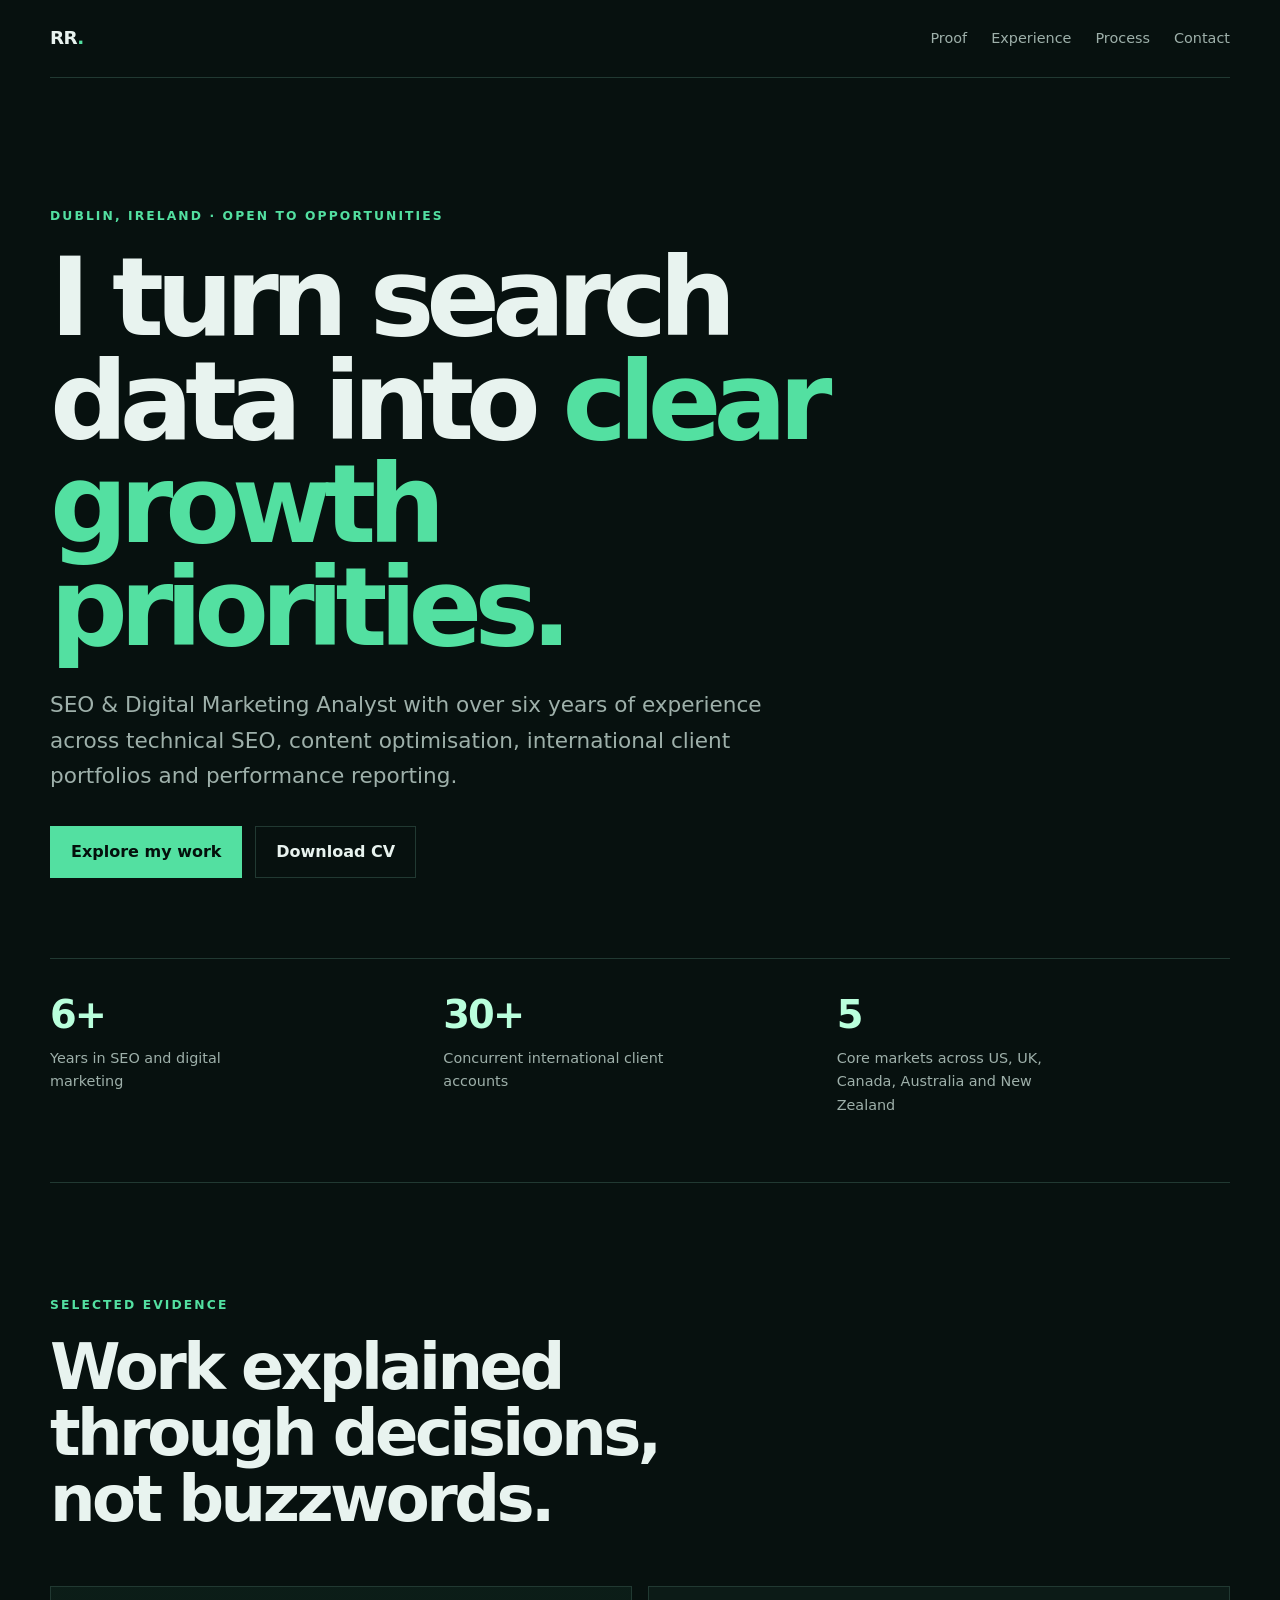
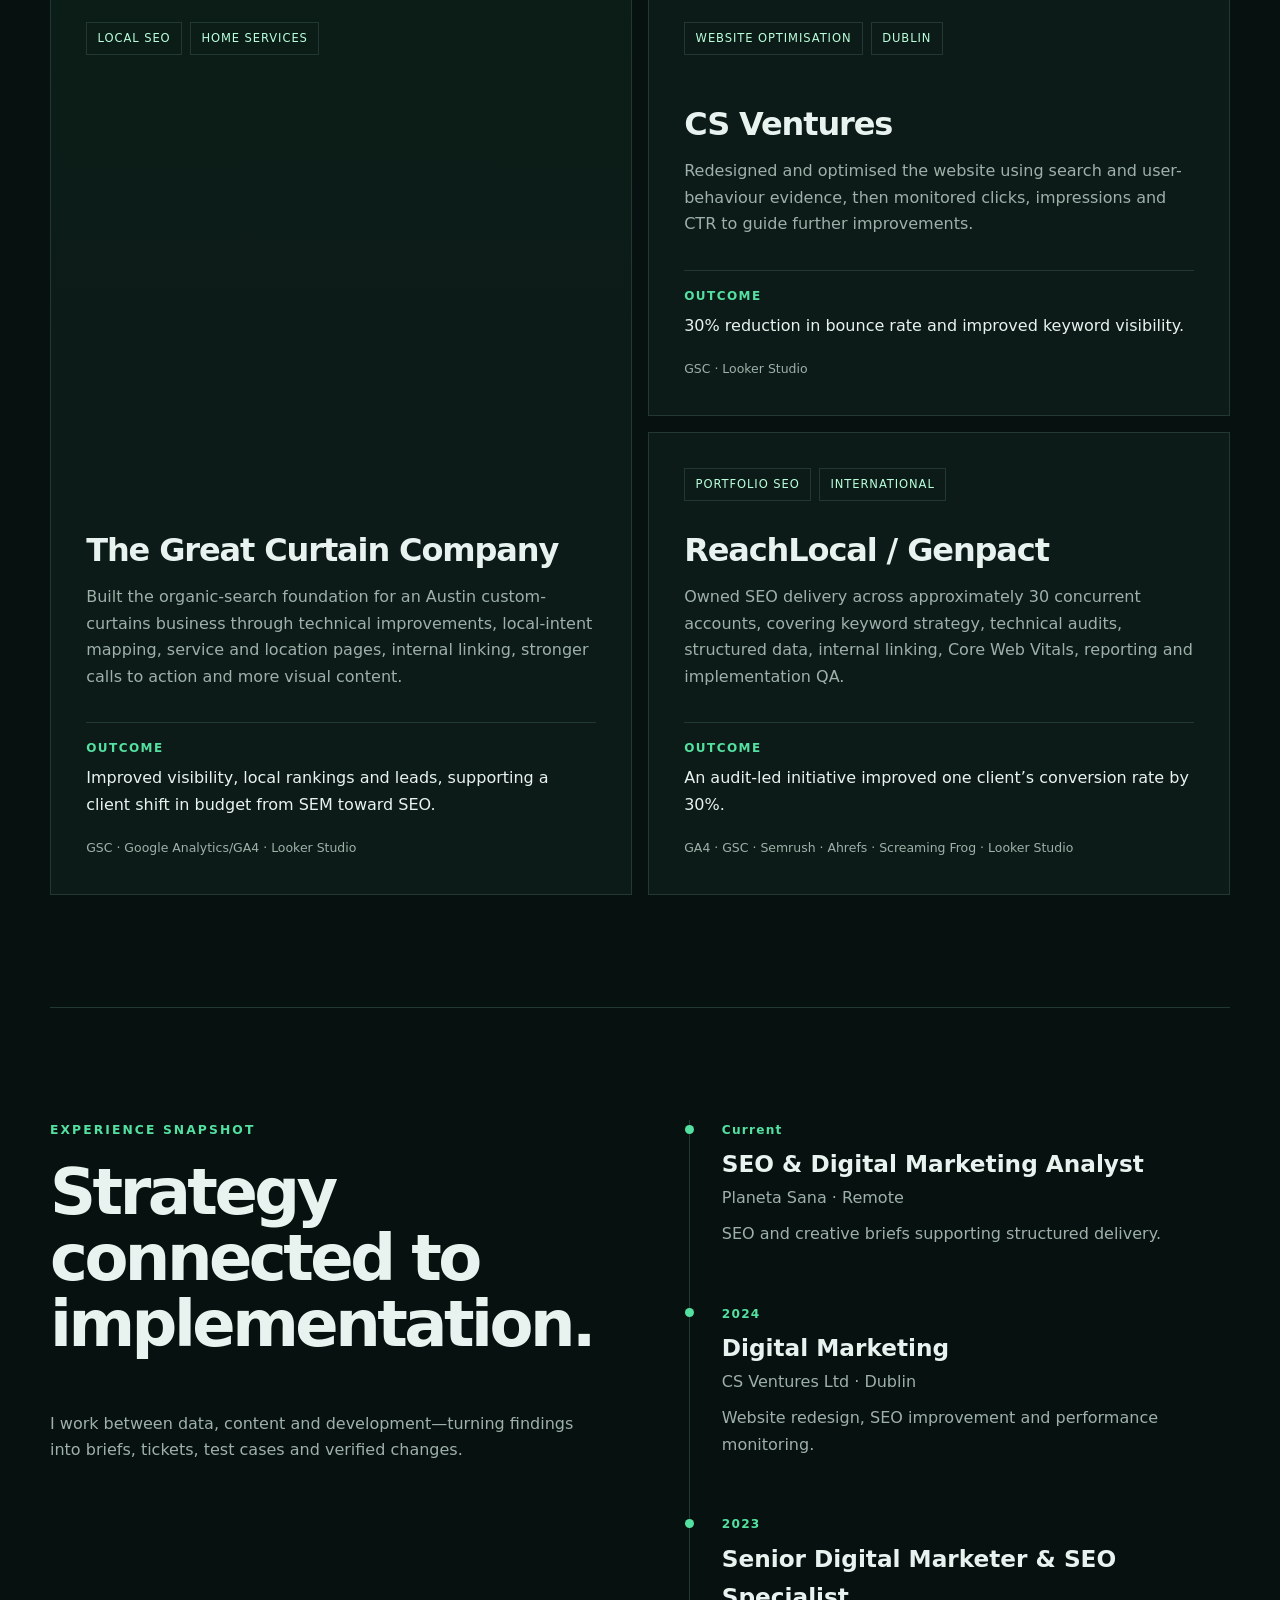
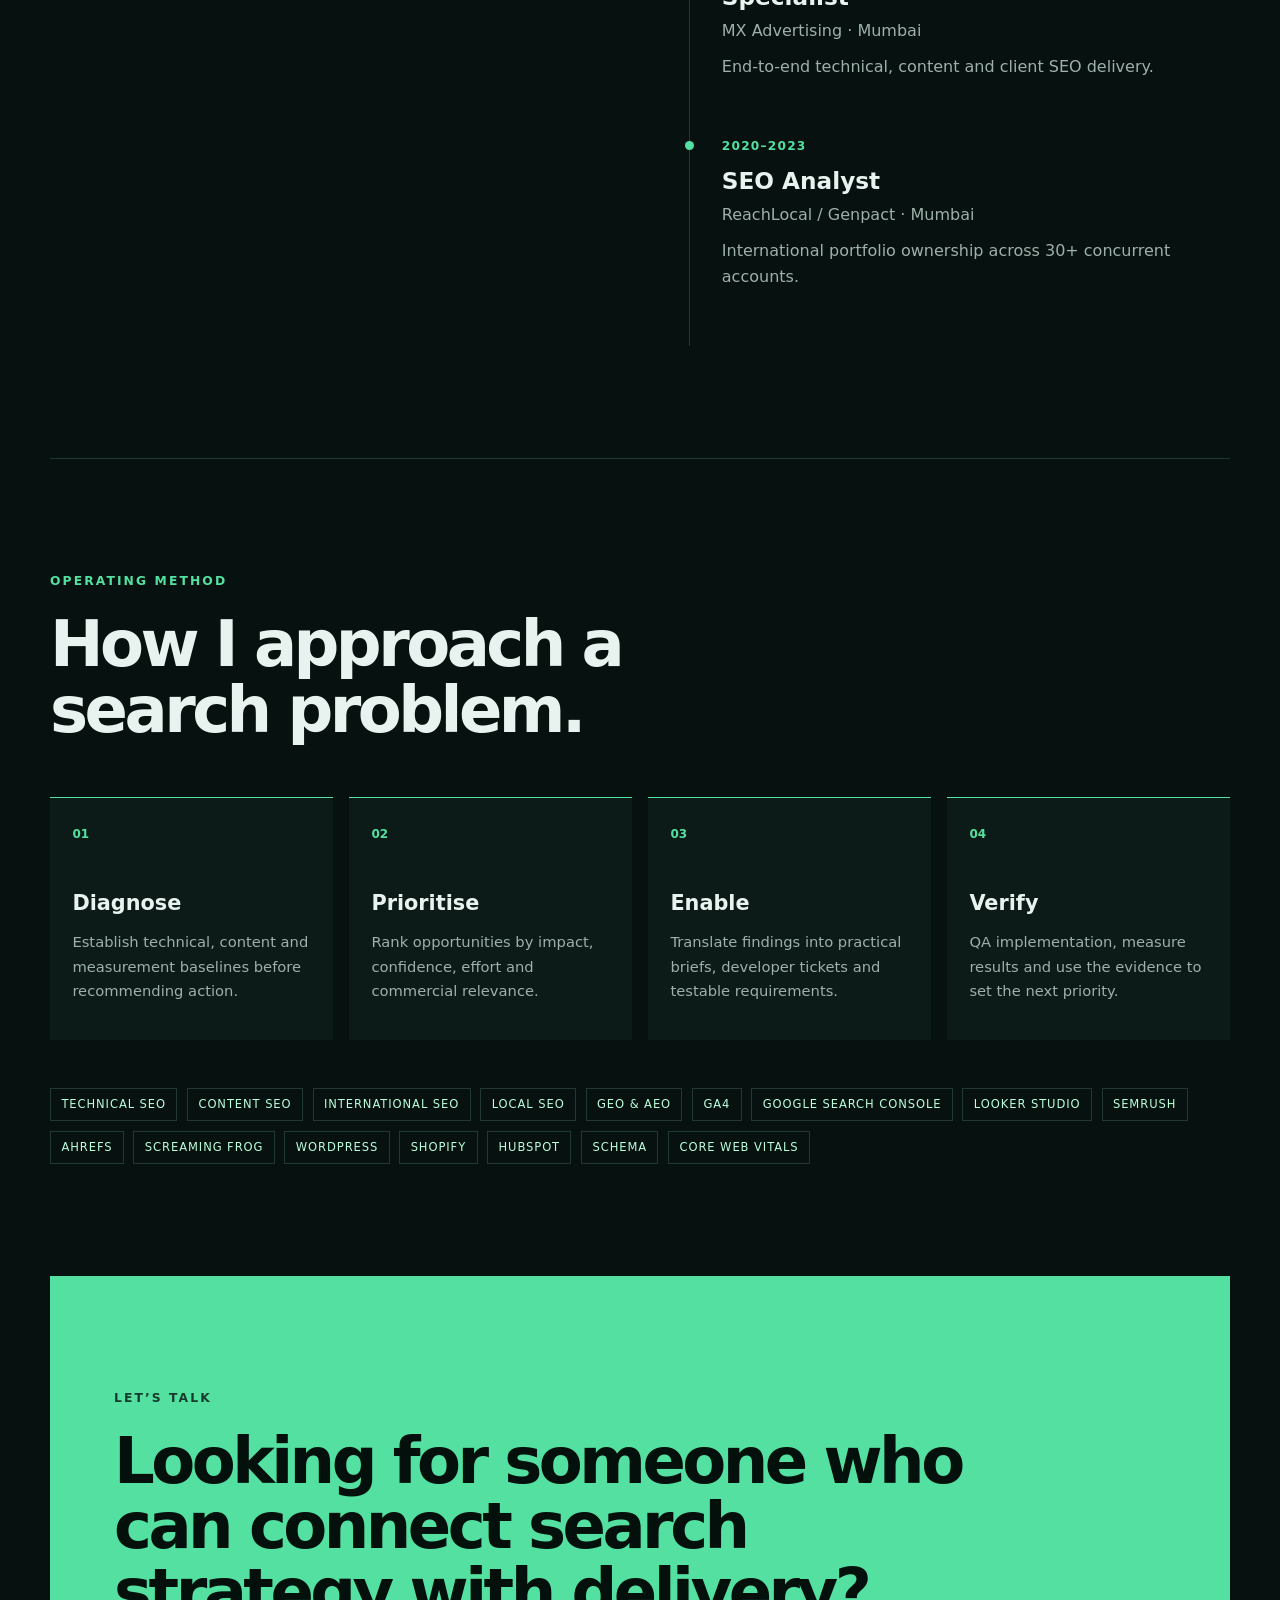
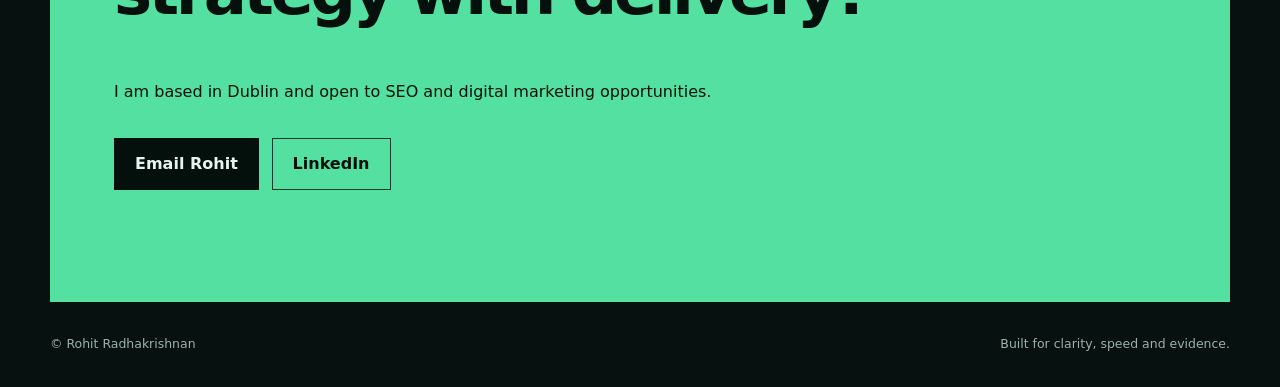
==== index.html @ d0fdac45 "Add files via upload" ====
<!doctype html>
<html lang="en">
<head>
  <meta charset="utf-8">
  <meta name="viewport" content="width=device-width, initial-scale=1">
  <title>Rohit Radhakrishnan | SEO & Digital Marketing Analyst</title>
  <meta name="description" content="Portfolio of Rohit Radhakrishnan, an SEO and digital marketing professional in Dublin with over six years of experience.">
  <meta name="robots" content="index,follow">
  <meta property="og:title" content="Rohit Radhakrishnan | SEO Portfolio">
  <meta property="og:description" content="Technical SEO, content strategy, analytics and organic growth case studies.">
  <meta property="og:type" content="website">
  <meta name="theme-color" content="#07110f">
  <link rel="stylesheet" href="styles.css">
  <script type="application/ld+json">
  {
    "@context": "https://schema.org",
    "@type": "Person",
    "name": "Rohit Radhakrishnan",
    "jobTitle": "SEO & Digital Marketing Analyst",
    "address": {"@type": "PostalAddress", "addressLocality": "Dublin", "addressCountry": "IE"},
    "sameAs": ["https://www.linkedin.com/in/rohit-rk/"]
  }
  </script>
</head>
<body>
  <a class="skip-link" href="#main">Skip to content</a>
  <header class="site-header">
    <a class="brand" href="#top" aria-label="Rohit Radhakrishnan home">RR<span>.</span></a>
    <nav aria-label="Primary navigation">
      <a href="#proof">Proof</a>
      <a href="#work">Experience</a>
      <a href="#process">Process</a>
      <a href="#contact">Contact</a>
    </nav>
  </header>

  <main id="main">
    <section class="hero" id="top">
      <p class="eyebrow">Dublin, Ireland · Open to opportunities</p>
      <h1>I turn search data into <em>clear growth priorities.</em></h1>
      <p class="hero-copy">SEO & Digital Marketing Analyst with over six years of experience across technical SEO, content optimisation, international client portfolios and performance reporting.</p>
      <div class="hero-actions">
        <a class="button primary" href="#proof">Explore my work</a>
        <a class="button secondary" href="assets/Rohit_Radhakrishnan_CV.pdf" download>Download CV</a>
      </div>
      <dl class="signal-grid" aria-label="Professional highlights">
        <div><dt>6+</dt><dd>Years in SEO and digital marketing</dd></div>
        <div><dt>30+</dt><dd>Concurrent international client accounts</dd></div>
        <div><dt>5</dt><dd>Core markets across US, UK, Canada, Australia and New Zealand</dd></div>
      </dl>
    </section>

    <section class="section" id="proof">
      <div class="section-heading">
        <p class="eyebrow">Selected evidence</p>
        <h2>Work explained through decisions, not buzzwords.</h2>
      </div>
      <div class="case-grid">
        <article class="case-card featured">
          <div class="case-meta"><span>Local SEO</span><span>Home services</span></div>
          <h3>The Great Curtain Company</h3>
          <p>Built the organic-search foundation for an Austin custom-curtains business through technical improvements, local-intent mapping, service and location pages, internal linking, stronger calls to action and more visual content.</p>
          <div class="outcome"><strong>Outcome</strong><span>Improved visibility, local rankings and leads, supporting a client shift in budget from SEM toward SEO.</span></div>
          <p class="tools">GSC · Google Analytics/GA4 · Looker Studio</p>
        </article>

        <article class="case-card">
          <div class="case-meta"><span>Website optimisation</span><span>Dublin</span></div>
          <h3>CS Ventures</h3>
          <p>Redesigned and optimised the website using search and user-behaviour evidence, then monitored clicks, impressions and CTR to guide further improvements.</p>
          <div class="outcome"><strong>Outcome</strong><span>30% reduction in bounce rate and improved keyword visibility.</span></div>
          <p class="tools">GSC · Looker Studio</p>
        </article>

        <article class="case-card">
          <div class="case-meta"><span>Portfolio SEO</span><span>International</span></div>
          <h3>ReachLocal / Genpact</h3>
          <p>Owned SEO delivery across approximately 30 concurrent accounts, covering keyword strategy, technical audits, structured data, internal linking, Core Web Vitals, reporting and implementation QA.</p>
          <div class="outcome"><strong>Outcome</strong><span>An audit-led initiative improved one client’s conversion rate by 30%.</span></div>
          <p class="tools">GA4 · GSC · Semrush · Ahrefs · Screaming Frog · Looker Studio</p>
        </article>
      </div>
    </section>

    <section class="section work-section" id="work">
      <div class="section-heading sticky-heading">
        <p class="eyebrow">Experience snapshot</p>
        <h2>Strategy connected to implementation.</h2>
        <p>I work between data, content and development—turning findings into briefs, tickets, test cases and verified changes.</p>
      </div>
      <div class="timeline">
        <article><p>Current</p><h3>SEO & Digital Marketing Analyst</h3><h4>Planeta Sana · Remote</h4><span>SEO and creative briefs supporting structured delivery.</span></article>
        <article><p>2024</p><h3>Digital Marketing</h3><h4>CS Ventures Ltd · Dublin</h4><span>Website redesign, SEO improvement and performance monitoring.</span></article>
        <article><p>2023</p><h3>Senior Digital Marketer & SEO Specialist</h3><h4>MX Advertising · Mumbai</h4><span>End-to-end technical, content and client SEO delivery.</span></article>
        <article><p>2020–2023</p><h3>SEO Analyst</h3><h4>ReachLocal / Genpact · Mumbai</h4><span>International portfolio ownership across 30+ concurrent accounts.</span></article>
      </div>
    </section>

    <section class="section" id="process">
      <div class="section-heading">
        <p class="eyebrow">Operating method</p>
        <h2>How I approach a search problem.</h2>
      </div>
      <ol class="process-grid">
        <li><span>01</span><h3>Diagnose</h3><p>Establish technical, content and measurement baselines before recommending action.</p></li>
        <li><span>02</span><h3>Prioritise</h3><p>Rank opportunities by impact, confidence, effort and commercial relevance.</p></li>
        <li><span>03</span><h3>Enable</h3><p>Translate findings into practical briefs, developer tickets and testable requirements.</p></li>
        <li><span>04</span><h3>Verify</h3><p>QA implementation, measure results and use the evidence to set the next priority.</p></li>
      </ol>
      <div class="skill-cloud" aria-label="Skills and tools">
        <span>Technical SEO</span><span>Content SEO</span><span>International SEO</span><span>Local SEO</span><span>GEO & AEO</span><span>GA4</span><span>Google Search Console</span><span>Looker Studio</span><span>Semrush</span><span>Ahrefs</span><span>Screaming Frog</span><span>WordPress</span><span>Shopify</span><span>HubSpot</span><span>Schema</span><span>Core Web Vitals</span>
      </div>
    </section>

    <section class="contact" id="contact">
      <p class="eyebrow">Let’s talk</p>
      <h2>Looking for someone who can connect search strategy with delivery?</h2>
      <p>I am based in Dublin and open to SEO and digital marketing opportunities.</p>
      <div class="hero-actions">
        <a class="button primary" href="mailto:rohitrk.ie@gmail.com">Email Rohit</a>
        <a class="button secondary" href="https://www.linkedin.com/in/rohit-rk/" target="_blank" rel="noreferrer">LinkedIn</a>
      </div>
    </section>
  </main>

  <footer><span>© <span id="year"></span> Rohit Radhakrishnan</span><span>Built for clarity, speed and evidence.</span></footer>
  <script src="script.js"></script>
</body>
</html>
---- styles.css ----
:root {
  --ink: #e8f3ef;
  --muted: #9eb0aa;
  --bg: #07110f;
  --panel: #0c1b17;
  --line: #213932;
  --accent: #53e0a1;
  --accent-2: #b9ffdc;
  --max: 1180px;
}

* { box-sizing: border-box; }
html { scroll-behavior: smooth; }
body { margin: 0; color: var(--ink); background: var(--bg); font: 16px/1.65 Inter, ui-sans-serif, system-ui, -apple-system, BlinkMacSystemFont, "Segoe UI", sans-serif; }
a { color: inherit; }
.skip-link { position: fixed; left: 1rem; top: -5rem; z-index: 99; padding: .7rem 1rem; color: #07110f; background: var(--accent); }
.skip-link:focus { top: 1rem; }
.site-header { width: min(calc(100% - 2rem), var(--max)); margin: 0 auto; min-height: 78px; display: flex; align-items: center; justify-content: space-between; border-bottom: 1px solid var(--line); }
.brand { font-weight: 900; font-size: 1.15rem; text-decoration: none; letter-spacing: -.04em; }
.brand span, em { color: var(--accent); font-style: normal; }
nav { display: flex; gap: 1.5rem; }
nav a { color: var(--muted); text-decoration: none; font-size: .9rem; }
nav a:hover, nav a:focus { color: var(--accent); }
.hero, .section, .contact, footer { width: min(calc(100% - 2rem), var(--max)); margin-inline: auto; }
.hero { padding: clamp(5rem, 10vw, 9rem) 0 4rem; }
.eyebrow { margin: 0 0 1.25rem; color: var(--accent); font-size: .77rem; font-weight: 800; text-transform: uppercase; letter-spacing: .17em; }
h1, h2, h3, p { margin-top: 0; }
h1 { max-width: 920px; margin-bottom: 1.7rem; font-size: clamp(3.3rem, 8.5vw, 7.5rem); line-height: .95; letter-spacing: -.075em; }
.hero-copy { max-width: 720px; color: var(--muted); font-size: clamp(1.1rem, 2vw, 1.35rem); }
.hero-actions { display: flex; flex-wrap: wrap; gap: .8rem; margin-top: 2rem; }
.button { min-height: 48px; padding: .75rem 1.25rem; display: inline-flex; align-items: center; justify-content: center; border: 1px solid var(--line); text-decoration: none; font-weight: 800; }
.button.primary { color: #04100c; background: var(--accent); border-color: var(--accent); }
.button.secondary:hover { border-color: var(--accent); color: var(--accent); }
.signal-grid { margin: 5rem 0 0; padding: 0; display: grid; grid-template-columns: repeat(3, 1fr); border-top: 1px solid var(--line); }
.signal-grid div { padding: 1.5rem 1rem 0 0; }
.signal-grid dt { color: var(--accent-2); font-size: 2.4rem; font-weight: 900; letter-spacing: -.05em; }
.signal-grid dd { max-width: 240px; margin: 0; color: var(--muted); font-size: .9rem; }
.section { padding: 7rem 0; border-top: 1px solid var(--line); }
.section-heading { max-width: 730px; margin-bottom: 3rem; }
h2 { font-size: clamp(2.2rem, 5vw, 4.5rem); line-height: 1.03; letter-spacing: -.055em; }
.section-heading > p:last-child { color: var(--muted); }
.case-grid { display: grid; grid-template-columns: repeat(2, 1fr); gap: 1rem; }
.case-card { min-height: 430px; padding: clamp(1.4rem, 3vw, 2.2rem); display: flex; flex-direction: column; background: var(--panel); border: 1px solid var(--line); }
.case-card.featured { grid-row: span 2; min-height: 876px; justify-content: flex-end; background: linear-gradient(180deg, rgba(83,224,161,.06), var(--panel) 38%); }
.case-meta { display: flex; flex-wrap: wrap; gap: .5rem; margin-bottom: auto; }
.case-meta span, .skill-cloud span { padding: .38rem .65rem; color: var(--accent-2); border: 1px solid var(--line); font-size: .72rem; text-transform: uppercase; letter-spacing: .08em; }
.case-card h3 { margin: 2rem 0 1rem; font-size: 2rem; line-height: 1.1; letter-spacing: -.035em; }
.case-card > p { color: var(--muted); }
.outcome { margin-top: 1rem; padding-top: 1rem; display: grid; gap: .4rem; border-top: 1px solid var(--line); }
.outcome strong { color: var(--accent); font-size: .75rem; text-transform: uppercase; letter-spacing: .12em; }
.tools { margin: 1.25rem 0 0; font-size: .78rem; }
.work-section { display: grid; grid-template-columns: .8fr 1.2fr; gap: 6rem; }
.sticky-heading { position: sticky; top: 2rem; align-self: start; }
.timeline article { position: relative; padding: 0 0 3.5rem 2rem; border-left: 1px solid var(--line); }
.timeline article::before { content: ""; position: absolute; left: -5px; top: .3rem; width: 9px; height: 9px; border-radius: 50%; background: var(--accent); }
.timeline p { margin-bottom: .35rem; color: var(--accent); font-size: .76rem; font-weight: 800; letter-spacing: .1em; }
.timeline h3 { margin-bottom: .1rem; font-size: 1.45rem; }
.timeline h4 { margin: 0 0 .6rem; color: var(--muted); font-weight: 500; }
.timeline span { color: var(--muted); }
.process-grid { padding: 0; display: grid; grid-template-columns: repeat(4, 1fr); gap: 1rem; list-style: none; }
.process-grid li { padding: 1.4rem; border-top: 1px solid var(--accent); background: var(--panel); }
.process-grid li > span { color: var(--accent); font-size: .75rem; font-weight: 900; }
.process-grid h3 { margin: 2.5rem 0 .6rem; font-size: 1.3rem; }
.process-grid p { color: var(--muted); font-size: .92rem; }
.skill-cloud { margin-top: 3rem; display: flex; flex-wrap: wrap; gap: .6rem; }
.contact { padding: 7rem clamp(1.5rem, 5vw, 5rem); background: var(--accent); color: #04100c; }
.contact .eyebrow { color: #163b2d; }
.contact h2 { max-width: 900px; }
.contact p { max-width: 650px; }
.contact .button.primary { background: #04100c; color: var(--ink); border-color: #04100c; }
.contact .button.secondary { border-color: #163b2d; }
footer { padding: 2rem 0; display: flex; justify-content: space-between; color: var(--muted); font-size: .78rem; }

@media (max-width: 760px) {
  nav { gap: .8rem; }
  nav a:nth-child(2), nav a:nth-child(3) { display: none; }
  h1 { font-size: clamp(3.1rem, 17vw, 5.5rem); }
  .signal-grid, .case-grid, .work-section, .process-grid { grid-template-columns: 1fr; }
  .case-card.featured { grid-row: auto; min-height: 520px; }
  .work-section { gap: 1rem; }
  .sticky-heading { position: static; }
  footer { gap: 1rem; flex-direction: column; }
}

@media (prefers-reduced-motion: reduce) { html { scroll-behavior: auto; } }
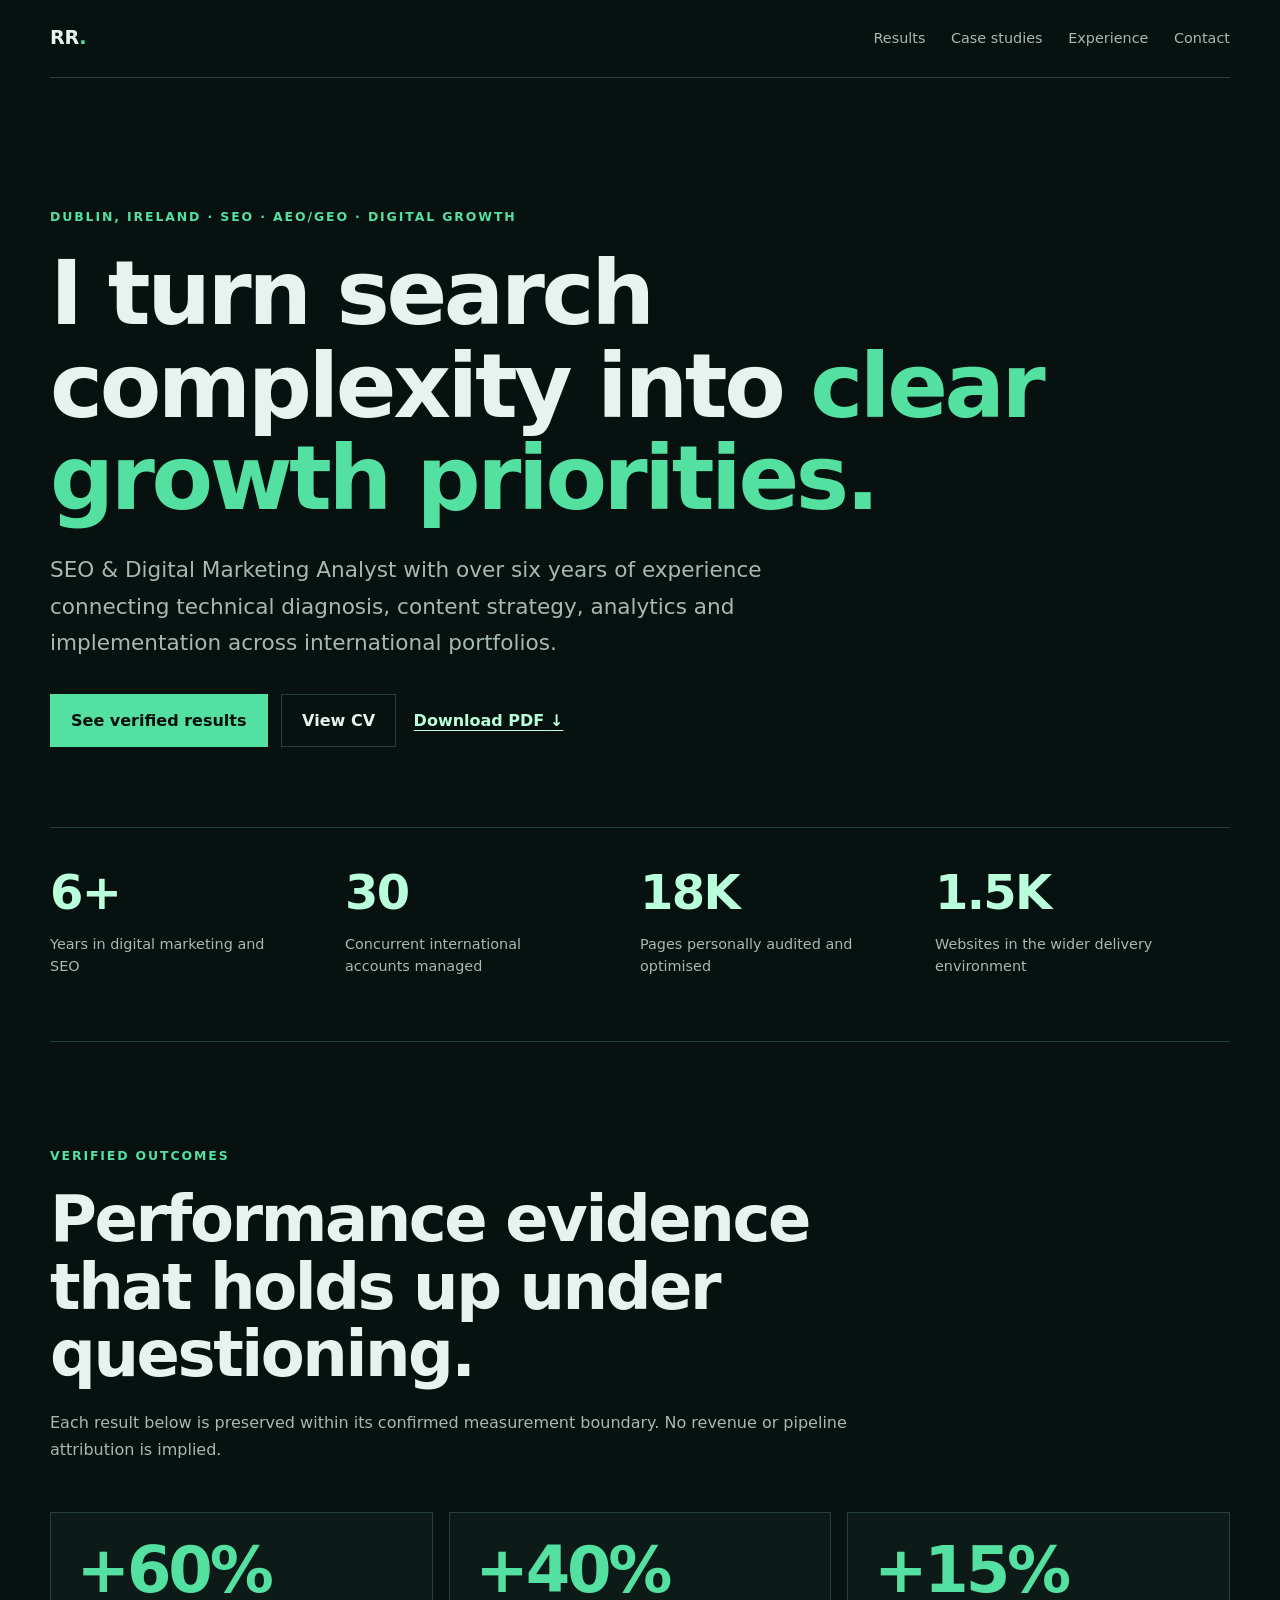
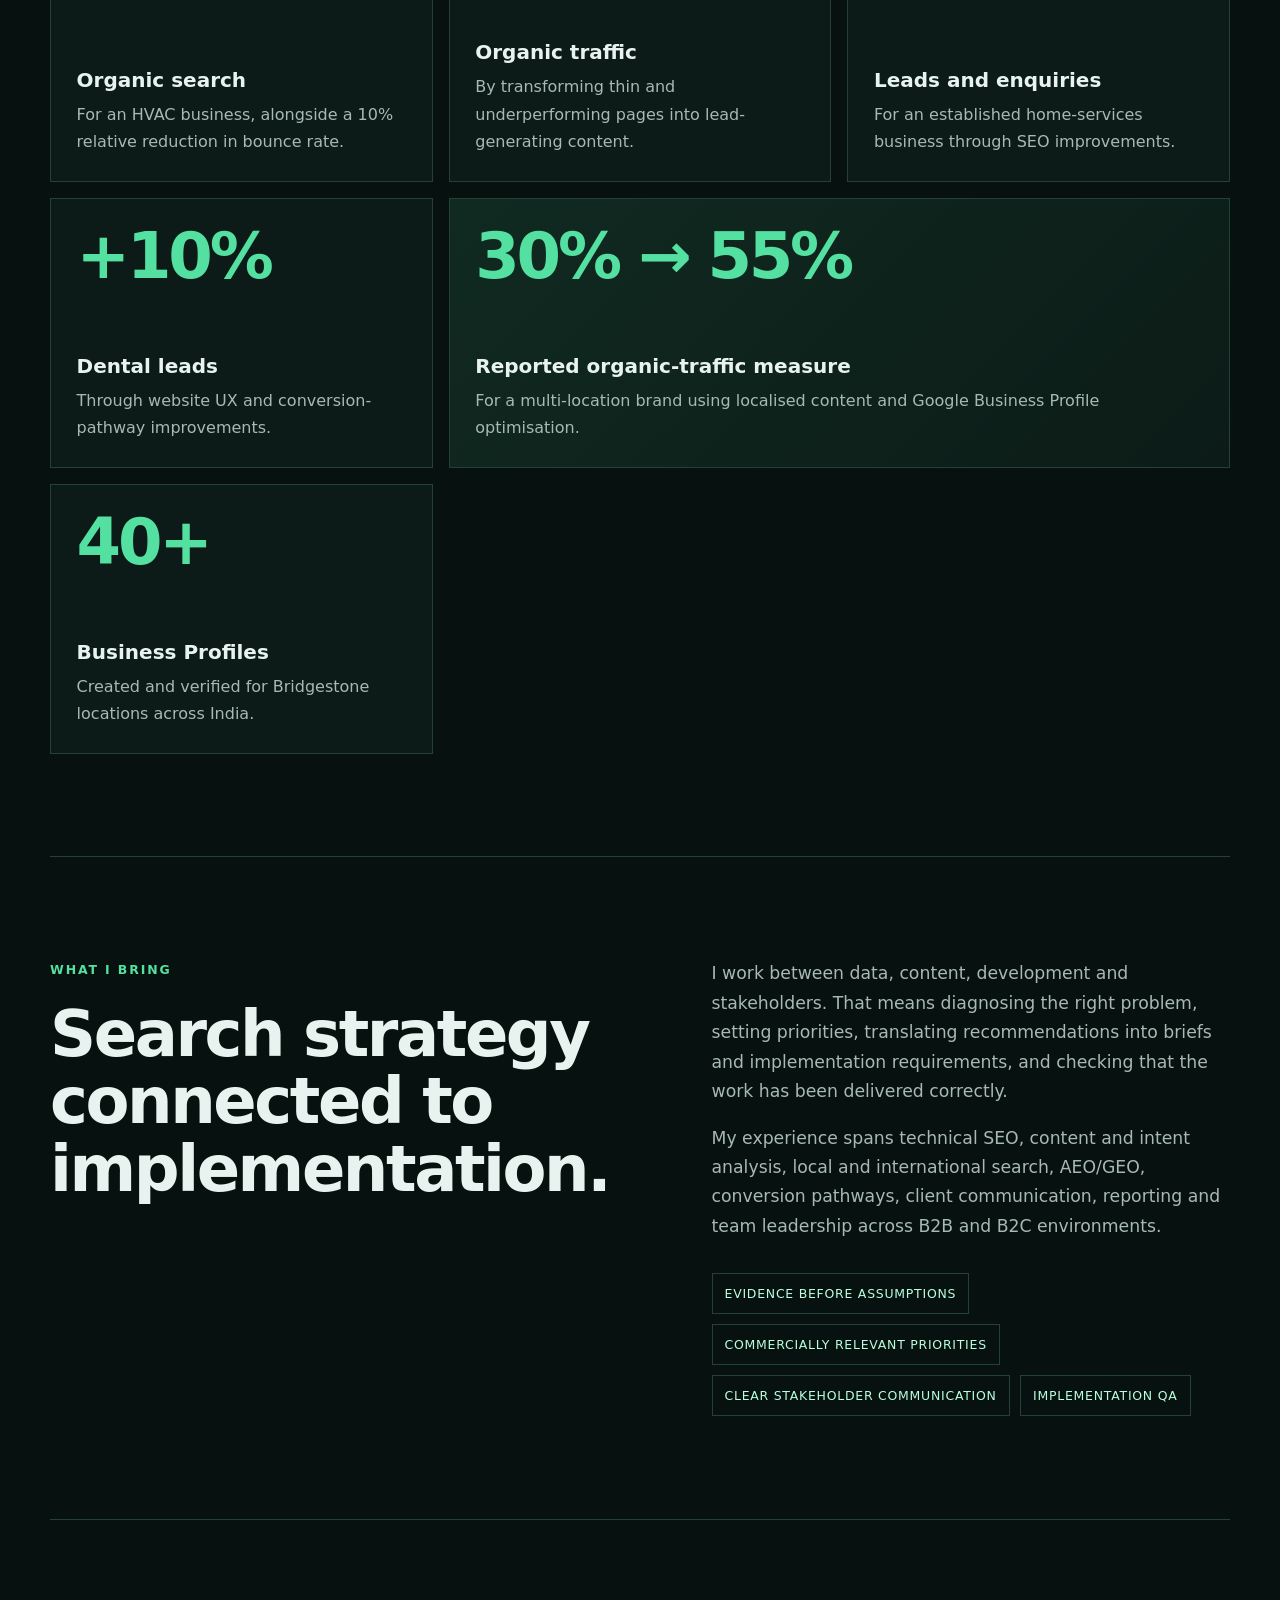
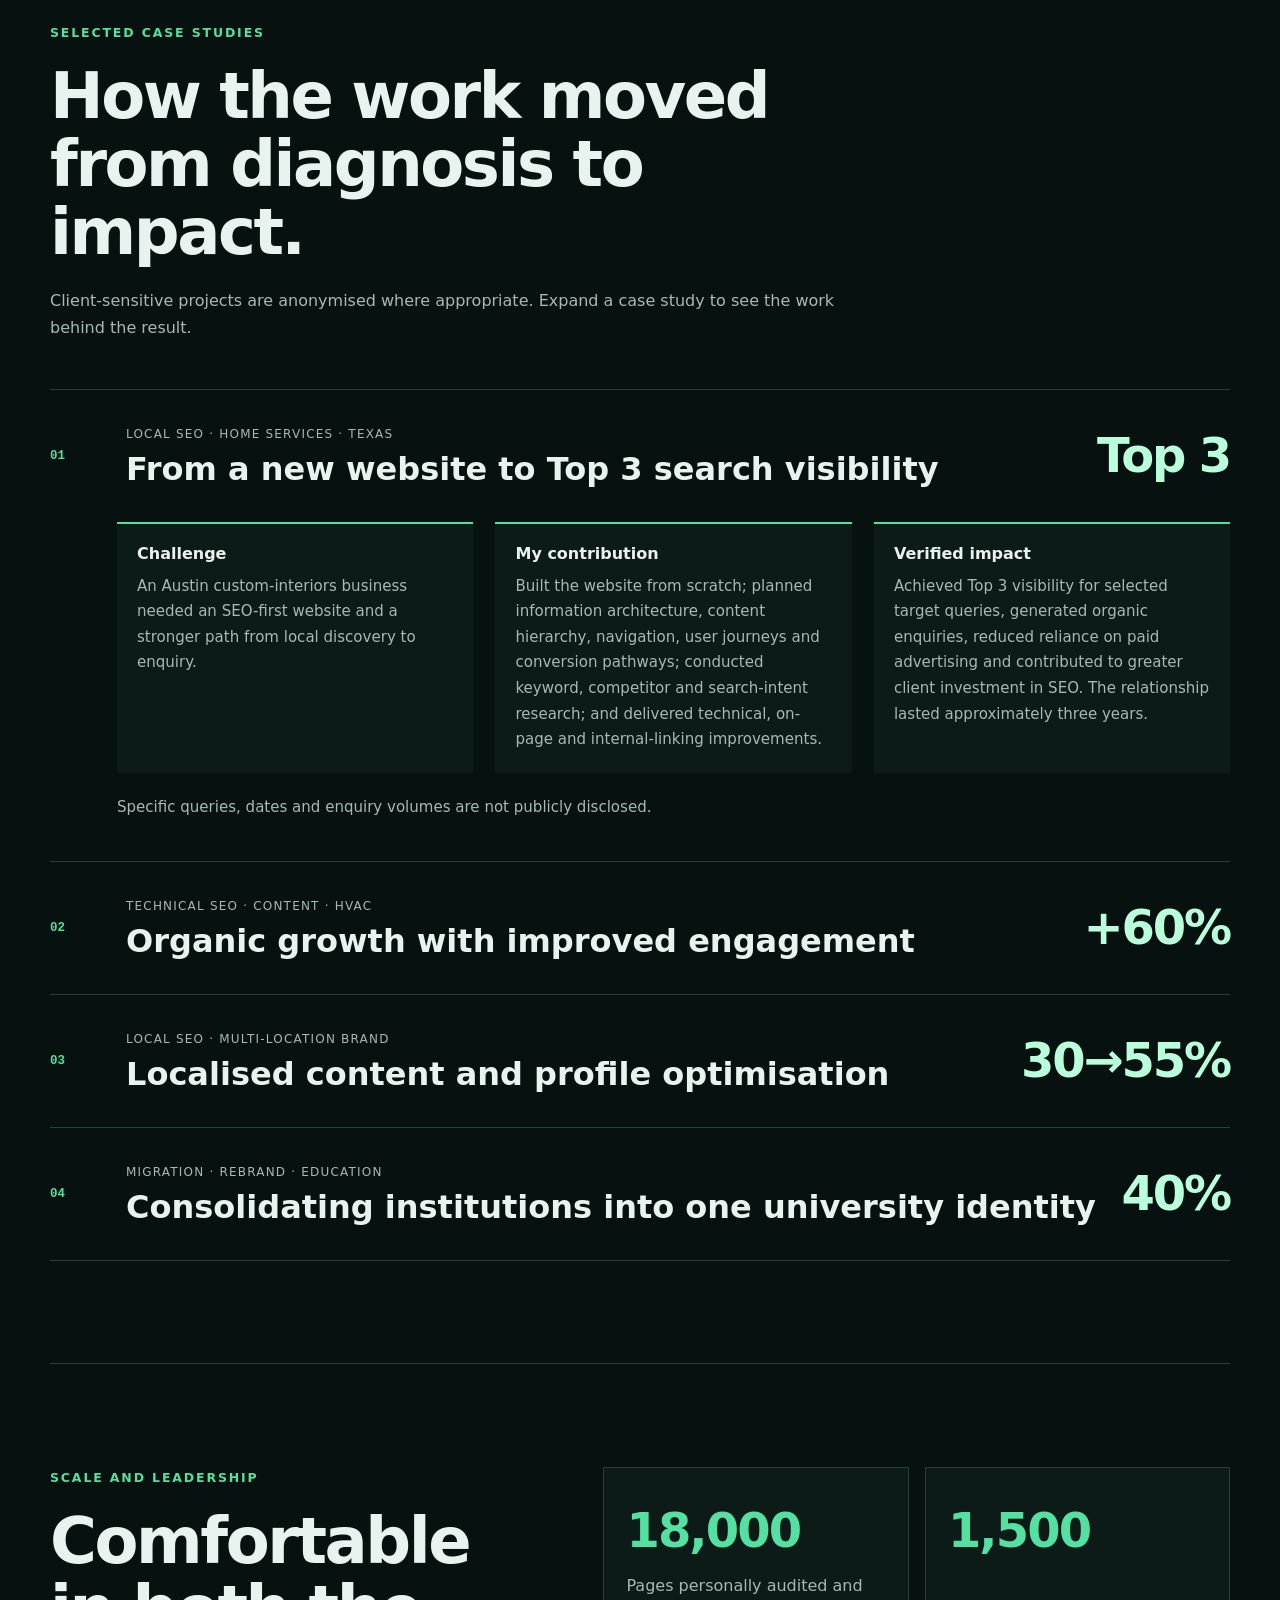
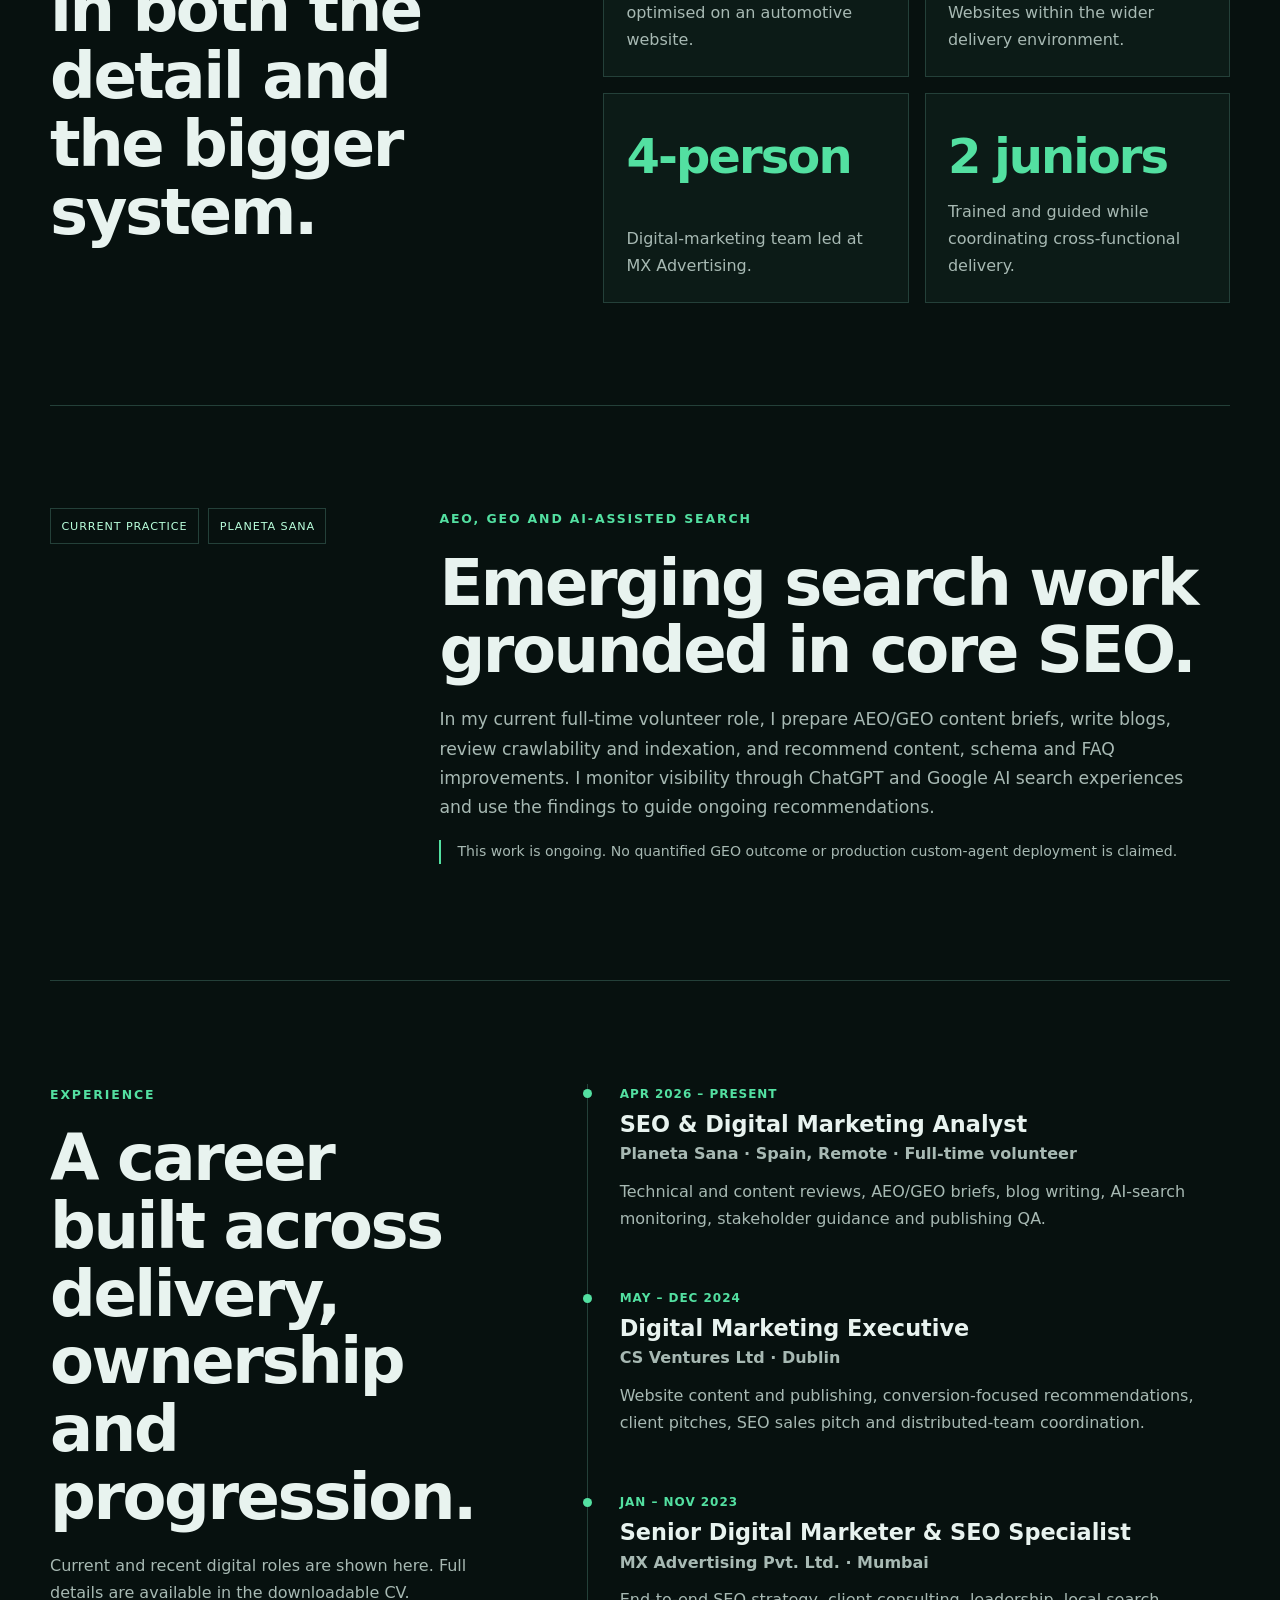
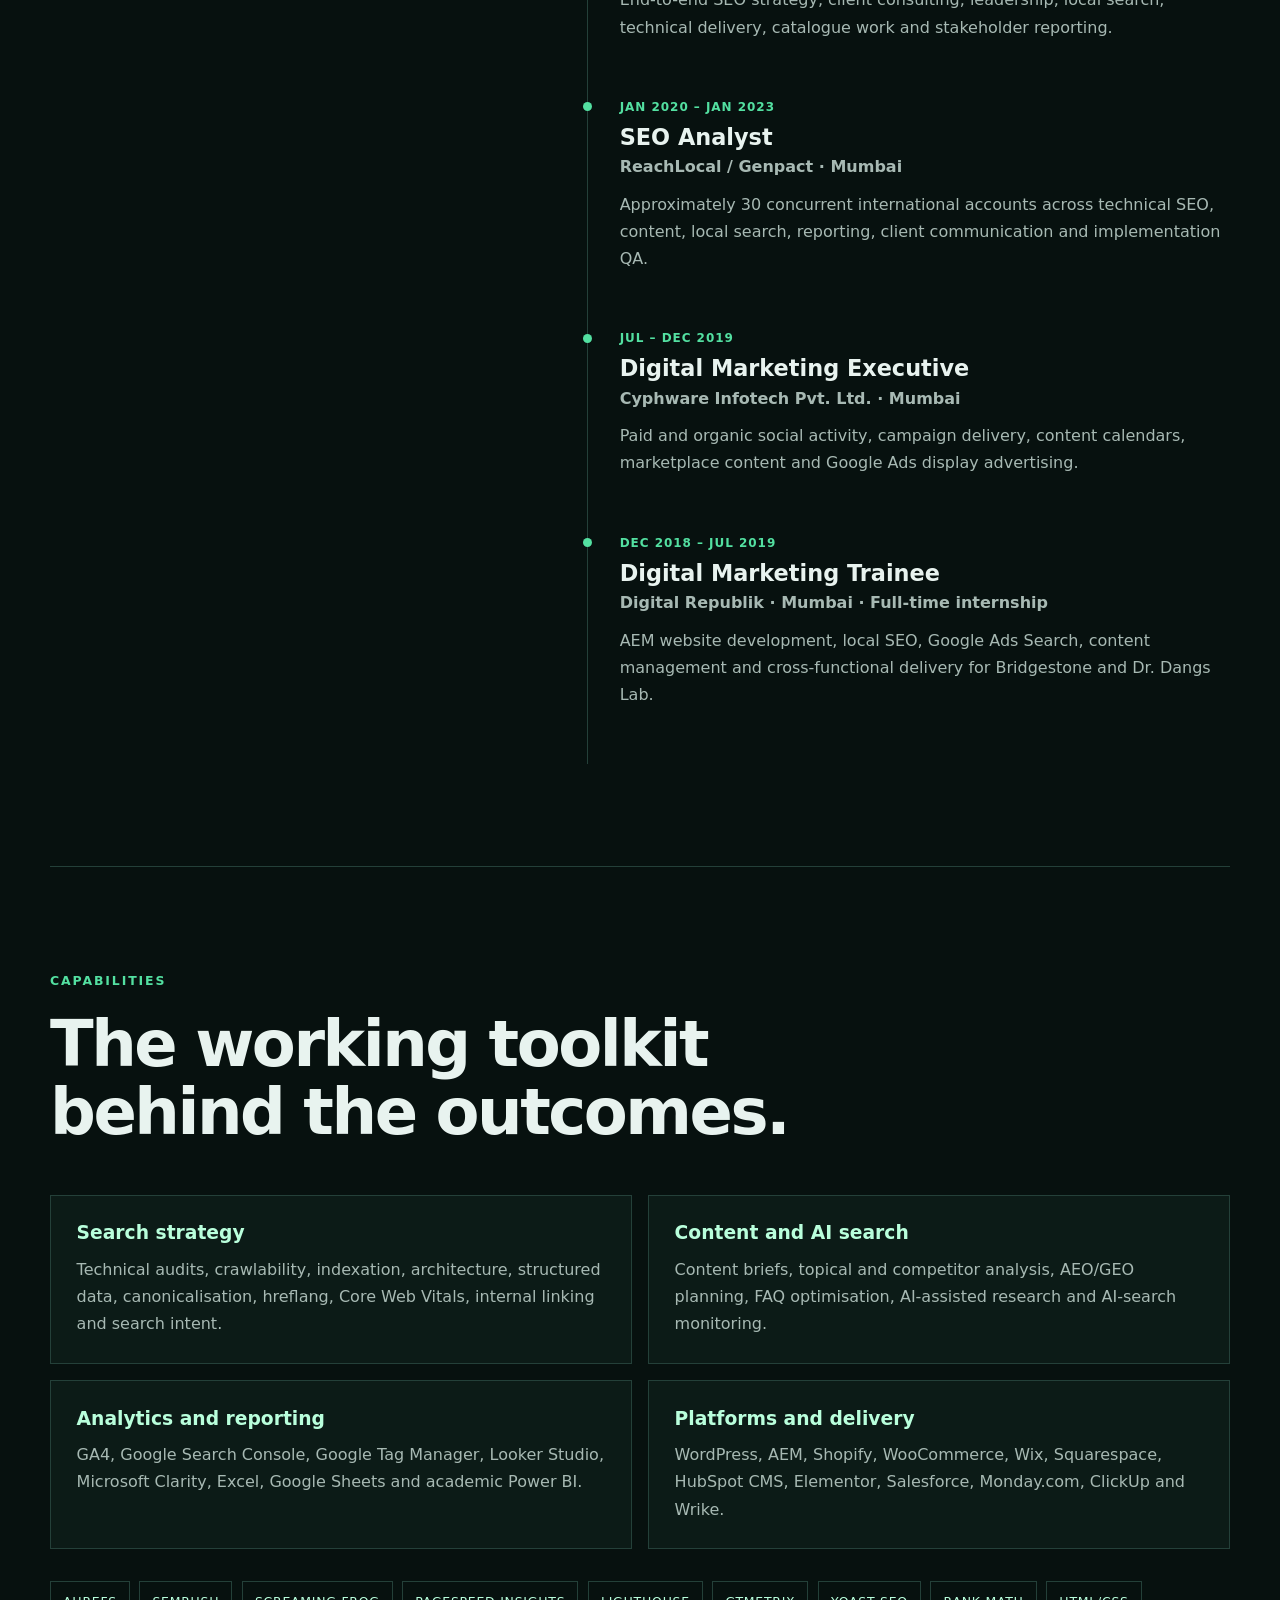
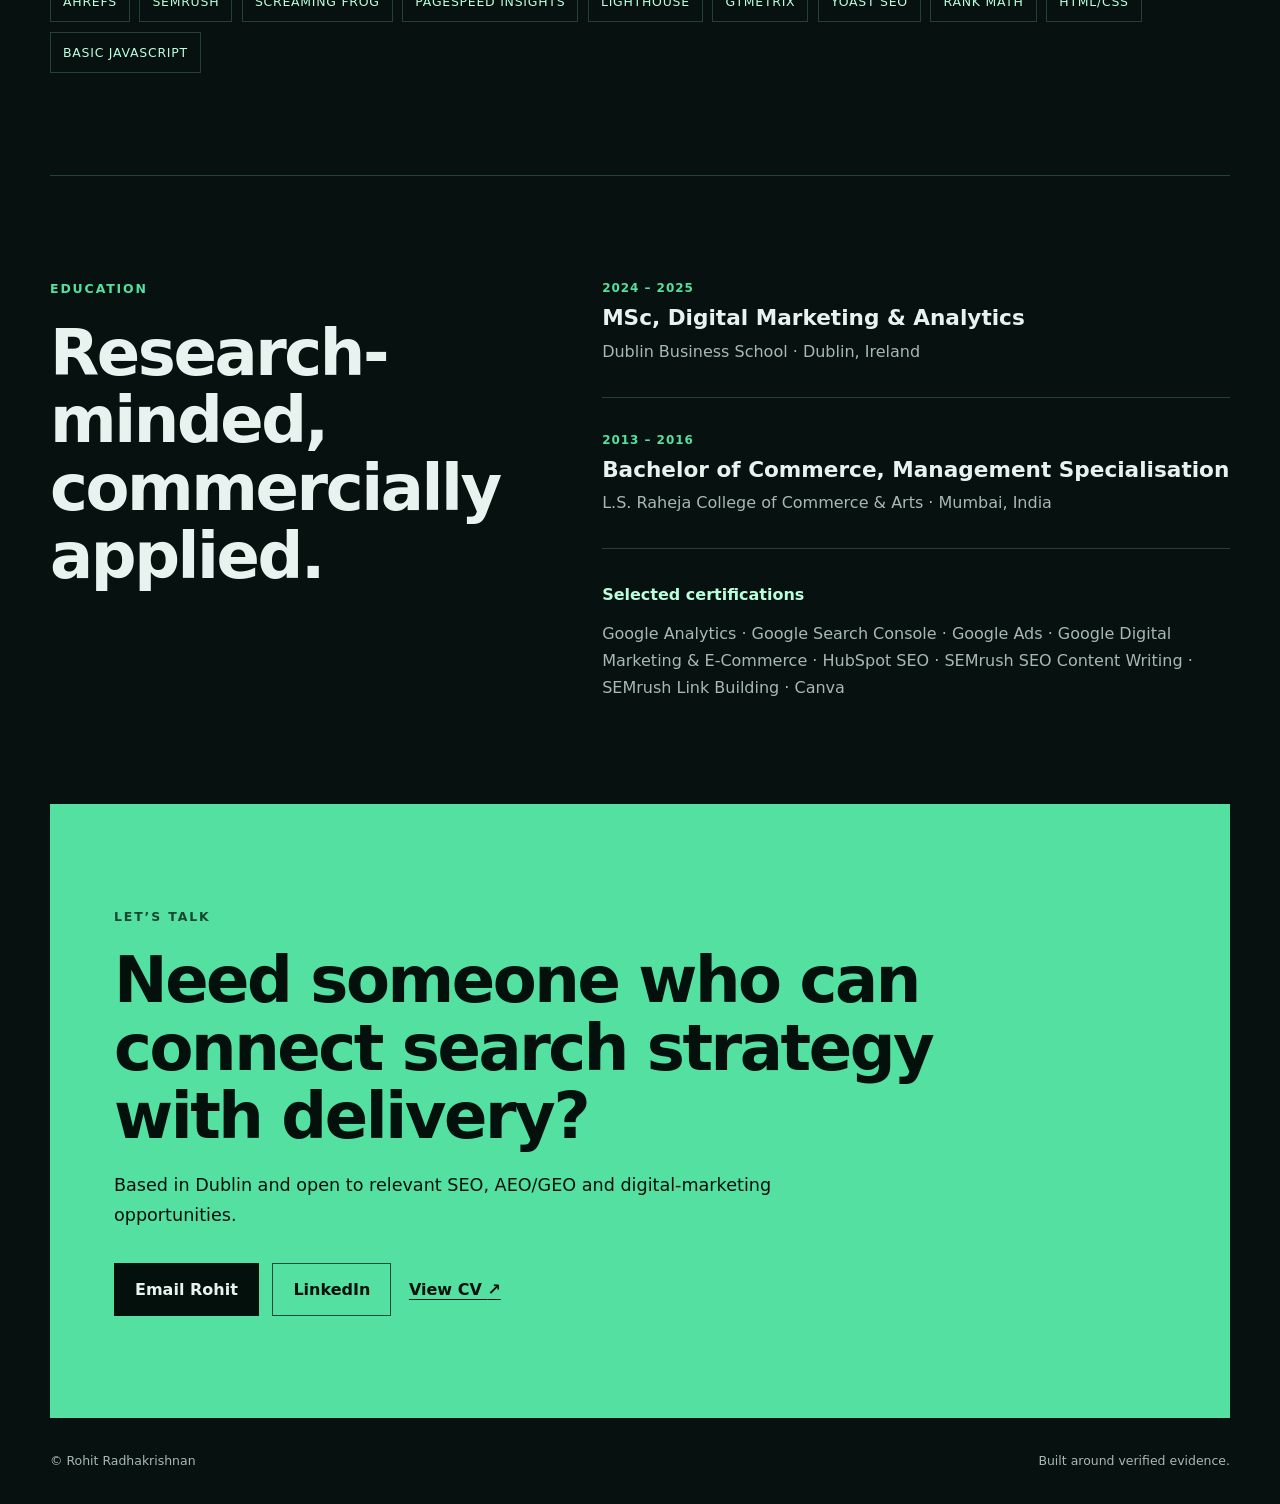
==== commit e81273b8: "Upgrade portfolio with verified case studies and latest CV" ====
--- a/index.html
+++ b/index.html
@@ -3,127 +3,244 @@
 <head>
   <meta charset="utf-8">
   <meta name="viewport" content="width=device-width, initial-scale=1">
-  <title>Rohit Radhakrishnan | SEO & Digital Marketing Analyst</title>
-  <meta name="description" content="Portfolio of Rohit Radhakrishnan, an SEO and digital marketing professional in Dublin with over six years of experience.">
-  <meta name="robots" content="index,follow">
-  <meta property="og:title" content="Rohit Radhakrishnan | SEO Portfolio">
-  <meta property="og:description" content="Technical SEO, content strategy, analytics and organic growth case studies.">
+  <title>Rohit Radhakrishnan | SEO, AEO & Digital Growth</title>
+  <meta name="description" content="Portfolio of Rohit Radhakrishnan, an SEO and digital marketing professional in Dublin with over six years of experience across technical SEO, content, analytics, AEO and GEO.">
+  <meta name="robots" content="index,follow,max-image-preview:large">
+  <link rel="canonical" href="https://rohit-rk-digital-marketing-specialist.github.io/">
+  <meta property="og:title" content="Rohit Radhakrishnan | SEO, AEO & Digital Growth">
+  <meta property="og:description" content="Verified search-growth outcomes, technical SEO delivery and international portfolio experience.">
   <meta property="og:type" content="website">
+  <meta property="og:url" content="https://rohit-rk-digital-marketing-specialist.github.io/">
   <meta name="theme-color" content="#07110f">
-  <link rel="stylesheet" href="styles.css">
+  <link rel="icon" href="favicon.svg" type="image/svg+xml">
+  <link rel="stylesheet" href="styles.css?v=3">
   <script type="application/ld+json">
   {
     "@context": "https://schema.org",
     "@type": "Person",
     "name": "Rohit Radhakrishnan",
+    "url": "https://rohit-rk-digital-marketing-specialist.github.io/",
     "jobTitle": "SEO & Digital Marketing Analyst",
     "address": {"@type": "PostalAddress", "addressLocality": "Dublin", "addressCountry": "IE"},
+    "alumniOf": [
+      {"@type": "CollegeOrUniversity", "name": "Dublin Business School"},
+      {"@type": "CollegeOrUniversity", "name": "L.S. Raheja College of Commerce & Arts"}
+    ],
+    "knowsAbout": ["Technical SEO", "Content SEO", "Local SEO", "International SEO", "AEO", "GEO", "Google Analytics 4", "Google Search Console", "Looker Studio"],
     "sameAs": ["https://www.linkedin.com/in/rohit-rk/"]
   }
   </script>
 </head>
 <body>
   <a class="skip-link" href="#main">Skip to content</a>
+
   <header class="site-header">
     <a class="brand" href="#top" aria-label="Rohit Radhakrishnan home">RR<span>.</span></a>
     <nav aria-label="Primary navigation">
-      <a href="#proof">Proof</a>
-      <a href="#work">Experience</a>
-      <a href="#process">Process</a>
+      <a href="#results">Results</a>
+      <a href="#case-studies">Case studies</a>
+      <a href="#experience">Experience</a>
       <a href="#contact">Contact</a>
     </nav>
   </header>
 
   <main id="main">
     <section class="hero" id="top">
-      <p class="eyebrow">Dublin, Ireland · Open to opportunities</p>
-      <h1>I turn search data into <em>clear growth priorities.</em></h1>
-      <p class="hero-copy">SEO & Digital Marketing Analyst with over six years of experience across technical SEO, content optimisation, international client portfolios and performance reporting.</p>
+      <p class="eyebrow">Dublin, Ireland · SEO · AEO/GEO · Digital growth</p>
+      <h1>I turn search complexity into <em>clear growth priorities.</em></h1>
+      <p class="hero-copy">SEO & Digital Marketing Analyst with over six years of experience connecting technical diagnosis, content strategy, analytics and implementation across international portfolios.</p>
       <div class="hero-actions">
-        <a class="button primary" href="#proof">Explore my work</a>
-        <a class="button secondary" href="assets/Rohit_Radhakrishnan_CV.pdf" download>Download CV</a>
+        <a class="button primary" href="#case-studies">See verified results</a>
+        <a class="button secondary" href="Rohit_Radhakrishnan_CV.pdf" target="_blank" rel="noopener">View CV</a>
+        <a class="text-link" href="Rohit_Radhakrishnan_CV.pdf" download>Download PDF <span aria-hidden="true">↓</span></a>
       </div>
       <dl class="signal-grid" aria-label="Professional highlights">
-        <div><dt>6+</dt><dd>Years in SEO and digital marketing</dd></div>
-        <div><dt>30+</dt><dd>Concurrent international client accounts</dd></div>
-        <div><dt>5</dt><dd>Core markets across US, UK, Canada, Australia and New Zealand</dd></div>
+        <div><dt>6+</dt><dd>Years in digital marketing and SEO</dd></div>
+        <div><dt>30</dt><dd>Concurrent international accounts managed</dd></div>
+        <div><dt>18K</dt><dd>Pages personally audited and optimised</dd></div>
+        <div><dt>1.5K</dt><dd>Websites in the wider delivery environment</dd></div>
       </dl>
     </section>
 
-    <section class="section" id="proof">
+    <section class="section results-section" id="results">
       <div class="section-heading">
-        <p class="eyebrow">Selected evidence</p>
-        <h2>Work explained through decisions, not buzzwords.</h2>
-      </div>
-      <div class="case-grid">
-        <article class="case-card featured">
-          <div class="case-meta"><span>Local SEO</span><span>Home services</span></div>
-          <h3>The Great Curtain Company</h3>
-          <p>Built the organic-search foundation for an Austin custom-curtains business through technical improvements, local-intent mapping, service and location pages, internal linking, stronger calls to action and more visual content.</p>
-          <div class="outcome"><strong>Outcome</strong><span>Improved visibility, local rankings and leads, supporting a client shift in budget from SEM toward SEO.</span></div>
-          <p class="tools">GSC · Google Analytics/GA4 · Looker Studio</p>
-        </article>
-
-        <article class="case-card">
-          <div class="case-meta"><span>Website optimisation</span><span>Dublin</span></div>
-          <h3>CS Ventures</h3>
-          <p>Redesigned and optimised the website using search and user-behaviour evidence, then monitored clicks, impressions and CTR to guide further improvements.</p>
-          <div class="outcome"><strong>Outcome</strong><span>30% reduction in bounce rate and improved keyword visibility.</span></div>
-          <p class="tools">GSC · Looker Studio</p>
-        </article>
-
-        <article class="case-card">
-          <div class="case-meta"><span>Portfolio SEO</span><span>International</span></div>
-          <h3>ReachLocal / Genpact</h3>
-          <p>Owned SEO delivery across approximately 30 concurrent accounts, covering keyword strategy, technical audits, structured data, internal linking, Core Web Vitals, reporting and implementation QA.</p>
-          <div class="outcome"><strong>Outcome</strong><span>An audit-led initiative improved one client’s conversion rate by 30%.</span></div>
-          <p class="tools">GA4 · GSC · Semrush · Ahrefs · Screaming Frog · Looker Studio</p>
-        </article>
-      </div>
-    </section>
-
-    <section class="section work-section" id="work">
+        <p class="eyebrow">Verified outcomes</p>
+        <h2>Performance evidence that holds up under questioning.</h2>
+        <p>Each result below is preserved within its confirmed measurement boundary. No revenue or pipeline attribution is implied.</p>
+      </div>
+      <div class="result-grid">
+        <article class="result-card"><strong>+60%</strong><h3>Organic search</h3><p>For an HVAC business, alongside a 10% relative reduction in bounce rate.</p></article>
+        <article class="result-card"><strong>+40%</strong><h3>Organic traffic</h3><p>By transforming thin and underperforming pages into lead-generating content.</p></article>
+        <article class="result-card"><strong>+15%</strong><h3>Leads and enquiries</h3><p>For an established home-services business through SEO improvements.</p></article>
+        <article class="result-card"><strong>+10%</strong><h3>Dental leads</h3><p>Through website UX and conversion-pathway improvements.</p></article>
+        <article class="result-card wide"><strong>30% → 55%</strong><h3>Reported organic-traffic measure</h3><p>For a multi-location brand using localised content and Google Business Profile optimisation.</p></article>
+        <article class="result-card"><strong>40+</strong><h3>Business Profiles</h3><p>Created and verified for Bridgestone locations across India.</p></article>
+      </div>
+    </section>
+
+    <section class="section about-section" id="about">
+      <div>
+        <p class="eyebrow">What I bring</p>
+        <h2>Search strategy connected to implementation.</h2>
+      </div>
+      <div class="about-copy">
+        <p>I work between data, content, development and stakeholders. That means diagnosing the right problem, setting priorities, translating recommendations into briefs and implementation requirements, and checking that the work has been delivered correctly.</p>
+        <p>My experience spans technical SEO, content and intent analysis, local and international search, AEO/GEO, conversion pathways, client communication, reporting and team leadership across B2B and B2C environments.</p>
+        <div class="principles" aria-label="Working principles">
+          <span>Evidence before assumptions</span>
+          <span>Commercially relevant priorities</span>
+          <span>Clear stakeholder communication</span>
+          <span>Implementation QA</span>
+        </div>
+      </div>
+    </section>
+
+    <section class="section" id="case-studies">
+      <div class="section-heading">
+        <p class="eyebrow">Selected case studies</p>
+        <h2>How the work moved from diagnosis to impact.</h2>
+        <p>Client-sensitive projects are anonymised where appropriate. Expand a case study to see the work behind the result.</p>
+      </div>
+
+      <div class="case-list">
+        <details class="case-study" open>
+          <summary>
+            <span class="case-number">01</span>
+            <span><small>Local SEO · Home services · Texas</small><strong>From a new website to Top 3 search visibility</strong></span>
+            <span class="case-result">Top 3</span>
+          </summary>
+          <div class="case-body">
+            <div><h3>Challenge</h3><p>An Austin custom-interiors business needed an SEO-first website and a stronger path from local discovery to enquiry.</p></div>
+            <div><h3>My contribution</h3><p>Built the website from scratch; planned information architecture, content hierarchy, navigation, user journeys and conversion pathways; conducted keyword, competitor and search-intent research; and delivered technical, on-page and internal-linking improvements.</p></div>
+            <div><h3>Verified impact</h3><p>Achieved Top 3 visibility for selected target queries, generated organic enquiries, reduced reliance on paid advertising and contributed to greater client investment in SEO. The relationship lasted approximately three years.</p></div>
+            <p class="case-note">Specific queries, dates and enquiry volumes are not publicly disclosed.</p>
+          </div>
+        </details>
+
+        <details class="case-study">
+          <summary>
+            <span class="case-number">02</span>
+            <span><small>Technical SEO · Content · HVAC</small><strong>Organic growth with improved engagement</strong></span>
+            <span class="case-result">+60%</span>
+          </summary>
+          <div class="case-body">
+            <div><h3>Focus</h3><p>Improve organic search performance while addressing website engagement for an HVAC business.</p></div>
+            <div><h3>Approach</h3><p>Applied technical and content SEO within an international agency portfolio, using Google Analytics and Google Search Console to measure search and website outcomes.</p></div>
+            <div><h3>Verified impact</h3><p>Increased organic search by 60% while reducing bounce rate by 10% relative.</p></div>
+            <p class="case-note">The exact metric definition and timeframe were not retained; the bounce-rate change is relative, not percentage points.</p>
+          </div>
+        </details>
+
+        <details class="case-study">
+          <summary>
+            <span class="case-number">03</span>
+            <span><small>Local SEO · Multi-location brand</small><strong>Localised content and profile optimisation</strong></span>
+            <span class="case-result">30→55%</span>
+          </summary>
+          <div class="case-body">
+            <div><h3>Challenge</h3><p>A well-known multi-location brand needed stronger organic performance across individual locations.</p></div>
+            <div><h3>My contribution</h3><p>Developed localised content and optimised the Google Business Profile for each location as part of the SEO programme.</p></div>
+            <div><h3>Verified impact</h3><p>Moved the brand's reported organic-traffic measure from 30% to 55%.</p></div>
+            <p class="case-note">These are reported endpoints. The denominator and timeframe were not retained, so this is not presented as a 55% increase.</p>
+          </div>
+        </details>
+
+        <details class="case-study">
+          <summary>
+            <span class="case-number">04</span>
+            <span><small>Migration · Rebrand · Education</small><strong>Consolidating institutions into one university identity</strong></span>
+            <span class="case-result">40%</span>
+          </summary>
+          <div class="case-body">
+            <div><h3>Challenge</h3><p>Multiple schools and colleges had to transition into a unified university platform without damaging usability, search visibility or brand continuity.</p></div>
+            <div><h3>My contribution</h3><p>Led the website revamp, content restructuring and brand transition; planned communication pathways between legacy and new websites; and coordinated stakeholders, designers, developers and content teams.</p></div>
+            <div><h3>Verified impact</h3><p>Delivered the transition with near-zero technical errors and almost no loss of brand recognition and trust. Organic visibility reached 40% within three months.</p></div>
+            <p class="case-note">The visibility definition and precise client attribution are not publicly specified.</p>
+          </div>
+        </details>
+      </div>
+    </section>
+
+    <section class="section scale-section" id="scale">
+      <div class="scale-intro">
+        <p class="eyebrow">Scale and leadership</p>
+        <h2>Comfortable in both the detail and the bigger system.</h2>
+      </div>
+      <div class="scale-grid">
+        <article><strong>18,000</strong><p>Pages personally audited and optimised on an automotive website.</p></article>
+        <article><strong>1,500</strong><p>Websites within the wider delivery environment.</p></article>
+        <article><strong>4-person</strong><p>Digital-marketing team led at MX Advertising.</p></article>
+        <article><strong>2 juniors</strong><p>Trained and guided while coordinating cross-functional delivery.</p></article>
+      </div>
+    </section>
+
+    <section class="section ai-section" id="ai-search">
+      <div class="ai-label"><span>Current practice</span><span>Planeta Sana</span></div>
+      <div>
+        <p class="eyebrow">AEO, GEO and AI-assisted search</p>
+        <h2>Emerging search work grounded in core SEO.</h2>
+        <p>In my current full-time volunteer role, I prepare AEO/GEO content briefs, write blogs, review crawlability and indexation, and recommend content, schema and FAQ improvements. I monitor visibility through ChatGPT and Google AI search experiences and use the findings to guide ongoing recommendations.</p>
+        <p class="boundary">This work is ongoing. No quantified GEO outcome or production custom-agent deployment is claimed.</p>
+      </div>
+    </section>
+
+    <section class="section experience-section" id="experience">
       <div class="section-heading sticky-heading">
-        <p class="eyebrow">Experience snapshot</p>
-        <h2>Strategy connected to implementation.</h2>
-        <p>I work between data, content and development—turning findings into briefs, tickets, test cases and verified changes.</p>
+        <p class="eyebrow">Experience</p>
+        <h2>A career built across delivery, ownership and progression.</h2>
+        <p>Current and recent digital roles are shown here. Full details are available in the downloadable CV.</p>
       </div>
       <div class="timeline">
-        <article><p>Current</p><h3>SEO & Digital Marketing Analyst</h3><h4>Planeta Sana · Remote</h4><span>SEO and creative briefs supporting structured delivery.</span></article>
-        <article><p>2024</p><h3>Digital Marketing</h3><h4>CS Ventures Ltd · Dublin</h4><span>Website redesign, SEO improvement and performance monitoring.</span></article>
-        <article><p>2023</p><h3>Senior Digital Marketer & SEO Specialist</h3><h4>MX Advertising · Mumbai</h4><span>End-to-end technical, content and client SEO delivery.</span></article>
-        <article><p>2020–2023</p><h3>SEO Analyst</h3><h4>ReachLocal / Genpact · Mumbai</h4><span>International portfolio ownership across 30+ concurrent accounts.</span></article>
-      </div>
-    </section>
-
-    <section class="section" id="process">
+        <article><p>Apr 2026 – Present</p><h3>SEO & Digital Marketing Analyst</h3><h4>Planeta Sana · Spain, Remote · Full-time volunteer</h4><span>Technical and content reviews, AEO/GEO briefs, blog writing, AI-search monitoring, stakeholder guidance and publishing QA.</span></article>
+        <article><p>May – Dec 2024</p><h3>Digital Marketing Executive</h3><h4>CS Ventures Ltd · Dublin</h4><span>Website content and publishing, conversion-focused recommendations, client pitches, SEO sales pitch and distributed-team coordination.</span></article>
+        <article><p>Jan – Nov 2023</p><h3>Senior Digital Marketer & SEO Specialist</h3><h4>MX Advertising Pvt. Ltd. · Mumbai</h4><span>End-to-end SEO strategy, client consulting, leadership, local search, technical delivery, catalogue work and stakeholder reporting.</span></article>
+        <article><p>Jan 2020 – Jan 2023</p><h3>SEO Analyst</h3><h4>ReachLocal / Genpact · Mumbai</h4><span>Approximately 30 concurrent international accounts across technical SEO, content, local search, reporting, client communication and implementation QA.</span></article>
+        <article><p>Jul – Dec 2019</p><h3>Digital Marketing Executive</h3><h4>Cyphware Infotech Pvt. Ltd. · Mumbai</h4><span>Paid and organic social activity, campaign delivery, content calendars, marketplace content and Google Ads display advertising.</span></article>
+        <article><p>Dec 2018 – Jul 2019</p><h3>Digital Marketing Trainee</h3><h4>Digital Republik · Mumbai · Full-time internship</h4><span>AEM website development, local SEO, Google Ads Search, content management and cross-functional delivery for Bridgestone and Dr. Dangs Lab.</span></article>
+      </div>
+    </section>
+
+    <section class="section" id="capabilities">
       <div class="section-heading">
-        <p class="eyebrow">Operating method</p>
-        <h2>How I approach a search problem.</h2>
-      </div>
-      <ol class="process-grid">
-        <li><span>01</span><h3>Diagnose</h3><p>Establish technical, content and measurement baselines before recommending action.</p></li>
-        <li><span>02</span><h3>Prioritise</h3><p>Rank opportunities by impact, confidence, effort and commercial relevance.</p></li>
-        <li><span>03</span><h3>Enable</h3><p>Translate findings into practical briefs, developer tickets and testable requirements.</p></li>
-        <li><span>04</span><h3>Verify</h3><p>QA implementation, measure results and use the evidence to set the next priority.</p></li>
-      </ol>
-      <div class="skill-cloud" aria-label="Skills and tools">
-        <span>Technical SEO</span><span>Content SEO</span><span>International SEO</span><span>Local SEO</span><span>GEO & AEO</span><span>GA4</span><span>Google Search Console</span><span>Looker Studio</span><span>Semrush</span><span>Ahrefs</span><span>Screaming Frog</span><span>WordPress</span><span>Shopify</span><span>HubSpot</span><span>Schema</span><span>Core Web Vitals</span>
+        <p class="eyebrow">Capabilities</p>
+        <h2>The working toolkit behind the outcomes.</h2>
+      </div>
+      <div class="capability-grid">
+        <article><h3>Search strategy</h3><p>Technical audits, crawlability, indexation, architecture, structured data, canonicalisation, hreflang, Core Web Vitals, internal linking and search intent.</p></article>
+        <article><h3>Content and AI search</h3><p>Content briefs, topical and competitor analysis, AEO/GEO planning, FAQ optimisation, AI-assisted research and AI-search monitoring.</p></article>
+        <article><h3>Analytics and reporting</h3><p>GA4, Google Search Console, Google Tag Manager, Looker Studio, Microsoft Clarity, Excel, Google Sheets and academic Power BI.</p></article>
+        <article><h3>Platforms and delivery</h3><p>WordPress, AEM, Shopify, WooCommerce, Wix, Squarespace, HubSpot CMS, Elementor, Salesforce, Monday.com, ClickUp and Wrike.</p></article>
+      </div>
+      <div class="tool-cloud" aria-label="Selected SEO tools">
+        <span>Ahrefs</span><span>Semrush</span><span>Screaming Frog</span><span>PageSpeed Insights</span><span>Lighthouse</span><span>GTmetrix</span><span>Yoast SEO</span><span>Rank Math</span><span>HTML/CSS</span><span>Basic JavaScript</span>
+      </div>
+    </section>
+
+    <section class="section education-section" id="education">
+      <div>
+        <p class="eyebrow">Education</p>
+        <h2>Research-minded, commercially applied.</h2>
+      </div>
+      <div class="education-list">
+        <article><p>2024 – 2025</p><h3>MSc, Digital Marketing & Analytics</h3><span>Dublin Business School · Dublin, Ireland</span></article>
+        <article><p>2013 – 2016</p><h3>Bachelor of Commerce, Management Specialisation</h3><span>L.S. Raheja College of Commerce & Arts · Mumbai, India</span></article>
+        <div class="certifications"><strong>Selected certifications</strong><p>Google Analytics · Google Search Console · Google Ads · Google Digital Marketing & E-Commerce · HubSpot SEO · SEMrush SEO Content Writing · SEMrush Link Building · Canva</p></div>
       </div>
     </section>
 
     <section class="contact" id="contact">
       <p class="eyebrow">Let’s talk</p>
-      <h2>Looking for someone who can connect search strategy with delivery?</h2>
-      <p>I am based in Dublin and open to SEO and digital marketing opportunities.</p>
+      <h2>Need someone who can connect search strategy with delivery?</h2>
+      <p>Based in Dublin and open to relevant SEO, AEO/GEO and digital-marketing opportunities.</p>
       <div class="hero-actions">
-        <a class="button primary" href="mailto:rohitrk.ie@gmail.com">Email Rohit</a>
-        <a class="button secondary" href="https://www.linkedin.com/in/rohit-rk/" target="_blank" rel="noreferrer">LinkedIn</a>
+        <a class="button dark" href="mailto:rohitrk.ie@gmail.com">Email Rohit</a>
+        <a class="button outline-dark" href="https://www.linkedin.com/in/rohit-rk/" target="_blank" rel="noopener">LinkedIn</a>
+        <a class="text-link dark-link" href="Rohit_Radhakrishnan_CV.pdf" target="_blank" rel="noopener">View CV <span aria-hidden="true">↗</span></a>
       </div>
     </section>
   </main>
 
-  <footer><span>© <span id="year"></span> Rohit Radhakrishnan</span><span>Built for clarity, speed and evidence.</span></footer>
-  <script src="script.js"></script>
+  <footer><span>© <span id="year"></span> Rohit Radhakrishnan</span><span>Built around verified evidence.</span></footer>
+  <script src="script.js?v=3"></script>
 </body>
 </html>
--- a/styles.css
+++ b/styles.css
@@ -1,85 +1,134 @@
 :root {
   --ink: #e8f3ef;
-  --muted: #9eb0aa;
+  --muted: #a7b9b3;
   --bg: #07110f;
   --panel: #0c1b17;
-  --line: #213932;
+  --panel-2: #10241e;
+  --line: #244039;
   --accent: #53e0a1;
-  --accent-2: #b9ffdc;
+  --accent-soft: #b9ffdc;
+  --dark: #04100c;
   --max: 1180px;
 }
 
 * { box-sizing: border-box; }
-html { scroll-behavior: smooth; }
-body { margin: 0; color: var(--ink); background: var(--bg); font: 16px/1.65 Inter, ui-sans-serif, system-ui, -apple-system, BlinkMacSystemFont, "Segoe UI", sans-serif; }
+html { scroll-behavior: smooth; scroll-padding-top: 2rem; }
+body { margin: 0; color: var(--ink); background: var(--bg); font: 16px/1.7 Inter, ui-sans-serif, system-ui, -apple-system, BlinkMacSystemFont, "Segoe UI", sans-serif; }
 a { color: inherit; }
-.skip-link { position: fixed; left: 1rem; top: -5rem; z-index: 99; padding: .7rem 1rem; color: #07110f; background: var(--accent); }
+.skip-link { position: fixed; left: 1rem; top: -5rem; z-index: 99; padding: .75rem 1rem; color: var(--dark); background: var(--accent); font-weight: 800; }
 .skip-link:focus { top: 1rem; }
 .site-header { width: min(calc(100% - 2rem), var(--max)); margin: 0 auto; min-height: 78px; display: flex; align-items: center; justify-content: space-between; border-bottom: 1px solid var(--line); }
-.brand { font-weight: 900; font-size: 1.15rem; text-decoration: none; letter-spacing: -.04em; }
+.brand { font-weight: 900; font-size: 1.2rem; text-decoration: none; letter-spacing: -.02em; }
 .brand span, em { color: var(--accent); font-style: normal; }
-nav { display: flex; gap: 1.5rem; }
+nav { display: flex; gap: clamp(.85rem, 2vw, 1.6rem); }
 nav a { color: var(--muted); text-decoration: none; font-size: .9rem; }
-nav a:hover, nav a:focus { color: var(--accent); }
+nav a:hover, nav a:focus-visible { color: var(--accent); }
 .hero, .section, .contact, footer { width: min(calc(100% - 2rem), var(--max)); margin-inline: auto; }
-.hero { padding: clamp(5rem, 10vw, 9rem) 0 4rem; }
-.eyebrow { margin: 0 0 1.25rem; color: var(--accent); font-size: .77rem; font-weight: 800; text-transform: uppercase; letter-spacing: .17em; }
+.hero { padding: clamp(5rem, 10vw, 8.5rem) 0 4rem; }
+.eyebrow { margin: 0 0 1.25rem; color: var(--accent); font-size: .78rem; font-weight: 850; text-transform: uppercase; letter-spacing: .15em; }
 h1, h2, h3, p { margin-top: 0; }
-h1 { max-width: 920px; margin-bottom: 1.7rem; font-size: clamp(3.3rem, 8.5vw, 7.5rem); line-height: .95; letter-spacing: -.075em; }
-.hero-copy { max-width: 720px; color: var(--muted); font-size: clamp(1.1rem, 2vw, 1.35rem); }
-.hero-actions { display: flex; flex-wrap: wrap; gap: .8rem; margin-top: 2rem; }
+h1 { max-width: 1040px; margin-bottom: 1.75rem; font-size: clamp(3.2rem, 7vw, 6.7rem); line-height: 1.03; letter-spacing: -.038em; font-weight: 820; }
+h2 { margin-bottom: 1.25rem; font-size: clamp(2.25rem, 5vw, 4.35rem); line-height: 1.06; letter-spacing: -.038em; }
+h3 { line-height: 1.25; }
+.hero-copy { max-width: 760px; color: var(--muted); font-size: clamp(1.12rem, 2vw, 1.35rem); }
+.hero-actions { display: flex; flex-wrap: wrap; gap: .85rem; align-items: center; margin-top: 2rem; }
 .button { min-height: 48px; padding: .75rem 1.25rem; display: inline-flex; align-items: center; justify-content: center; border: 1px solid var(--line); text-decoration: none; font-weight: 800; }
-.button.primary { color: #04100c; background: var(--accent); border-color: var(--accent); }
-.button.secondary:hover { border-color: var(--accent); color: var(--accent); }
-.signal-grid { margin: 5rem 0 0; padding: 0; display: grid; grid-template-columns: repeat(3, 1fr); border-top: 1px solid var(--line); }
-.signal-grid div { padding: 1.5rem 1rem 0 0; }
-.signal-grid dt { color: var(--accent-2); font-size: 2.4rem; font-weight: 900; letter-spacing: -.05em; }
-.signal-grid dd { max-width: 240px; margin: 0; color: var(--muted); font-size: .9rem; }
-.section { padding: 7rem 0; border-top: 1px solid var(--line); }
-.section-heading { max-width: 730px; margin-bottom: 3rem; }
-h2 { font-size: clamp(2.2rem, 5vw, 4.5rem); line-height: 1.03; letter-spacing: -.055em; }
-.section-heading > p:last-child { color: var(--muted); }
-.case-grid { display: grid; grid-template-columns: repeat(2, 1fr); gap: 1rem; }
-.case-card { min-height: 430px; padding: clamp(1.4rem, 3vw, 2.2rem); display: flex; flex-direction: column; background: var(--panel); border: 1px solid var(--line); }
-.case-card.featured { grid-row: span 2; min-height: 876px; justify-content: flex-end; background: linear-gradient(180deg, rgba(83,224,161,.06), var(--panel) 38%); }
-.case-meta { display: flex; flex-wrap: wrap; gap: .5rem; margin-bottom: auto; }
-.case-meta span, .skill-cloud span { padding: .38rem .65rem; color: var(--accent-2); border: 1px solid var(--line); font-size: .72rem; text-transform: uppercase; letter-spacing: .08em; }
-.case-card h3 { margin: 2rem 0 1rem; font-size: 2rem; line-height: 1.1; letter-spacing: -.035em; }
-.case-card > p { color: var(--muted); }
-.outcome { margin-top: 1rem; padding-top: 1rem; display: grid; gap: .4rem; border-top: 1px solid var(--line); }
-.outcome strong { color: var(--accent); font-size: .75rem; text-transform: uppercase; letter-spacing: .12em; }
-.tools { margin: 1.25rem 0 0; font-size: .78rem; }
-.work-section { display: grid; grid-template-columns: .8fr 1.2fr; gap: 6rem; }
+.button.primary { color: var(--dark); background: var(--accent); border-color: var(--accent); }
+.button.secondary:hover, .button.secondary:focus-visible { border-color: var(--accent); color: var(--accent); }
+.text-link { padding: .65rem .25rem; color: var(--accent-soft); text-underline-offset: .25rem; font-weight: 700; }
+.signal-grid { margin: 5rem 0 0; padding: 0; display: grid; grid-template-columns: repeat(4, 1fr); border-top: 1px solid var(--line); }
+.signal-grid div { padding: 1.5rem 1.1rem 0 0; }
+.signal-grid dt { color: var(--accent-soft); font-size: clamp(2.1rem, 4vw, 3rem); font-weight: 900; letter-spacing: -.035em; }
+.signal-grid dd { max-width: 220px; margin: 0; color: var(--muted); font-size: .9rem; line-height: 1.5; }
+.section { padding: clamp(5.5rem, 8vw, 8rem) 0; border-top: 1px solid var(--line); }
+.section-heading { max-width: 820px; margin-bottom: 3rem; }
+.section-heading > p:last-child, .about-copy p { color: var(--muted); }
+.results-section { position: relative; }
+.result-grid { display: grid; grid-template-columns: repeat(3, 1fr); gap: 1rem; }
+.result-card { min-height: 270px; padding: 1.6rem; display: flex; flex-direction: column; justify-content: flex-end; background: var(--panel); border: 1px solid var(--line); }
+.result-card.wide { grid-column: span 2; background: linear-gradient(135deg, rgba(83,224,161,.12), var(--panel)); }
+.result-card strong { margin-bottom: auto; color: var(--accent); font-size: clamp(2.7rem, 5vw, 4.5rem); line-height: 1; letter-spacing: -.05em; }
+.result-card h3 { margin: 2rem 0 .5rem; font-size: 1.25rem; }
+.result-card p { margin-bottom: 0; color: var(--muted); }
+.about-section { display: grid; grid-template-columns: .9fr 1.1fr; gap: clamp(3rem, 8vw, 8rem); }
+.about-copy { font-size: 1.08rem; }
+.principles { display: flex; flex-wrap: wrap; gap: .65rem; margin-top: 2rem; }
+.principles span, .tool-cloud span { padding: .55rem .75rem; color: var(--accent-soft); border: 1px solid var(--line); font-size: .78rem; text-transform: uppercase; letter-spacing: .06em; }
+.case-list { border-top: 1px solid var(--line); }
+.case-study { border-bottom: 1px solid var(--line); }
+.case-study summary { min-height: 132px; padding: 1.5rem 0; display: grid; grid-template-columns: 52px 1fr auto; gap: 1.5rem; align-items: center; cursor: pointer; list-style: none; }
+.case-study summary::-webkit-details-marker { display: none; }
+.case-study summary:hover strong, .case-study summary:focus-visible strong { color: var(--accent); }
+.case-number { color: var(--accent); font: 800 .78rem/1 ui-monospace, SFMono-Regular, Menlo, monospace; }
+.case-study summary small { display: block; margin-bottom: .35rem; color: var(--muted); font-size: .75rem; text-transform: uppercase; letter-spacing: .1em; }
+.case-study summary strong { display: block; font-size: clamp(1.25rem, 2.7vw, 2rem); line-height: 1.2; transition: color .2s ease; }
+.case-result { color: var(--accent-soft); font-size: clamp(1.7rem, 4vw, 3rem); font-weight: 900; letter-spacing: -.045em; }
+.case-body { padding: 0 0 2.5rem 67px; display: grid; grid-template-columns: repeat(3, 1fr); gap: 1.4rem; }
+.case-body > div { padding: 1.25rem; background: var(--panel); border-top: 2px solid var(--accent); }
+.case-body h3 { margin-bottom: .6rem; font-size: 1rem; }
+.case-body p { margin-bottom: 0; color: var(--muted); font-size: .94rem; }
+.case-note { grid-column: 1 / -1; margin: 0; color: #7f958e; font-size: .78rem; }
+.scale-section { display: grid; grid-template-columns: .85fr 1.15fr; gap: clamp(2rem, 7vw, 7rem); }
+.scale-grid { display: grid; grid-template-columns: 1fr 1fr; gap: 1rem; }
+.scale-grid article { min-height: 210px; padding: 1.4rem; display: flex; flex-direction: column; justify-content: space-between; background: var(--panel); border: 1px solid var(--line); }
+.scale-grid strong { color: var(--accent); font-size: clamp(2rem, 4vw, 3rem); letter-spacing: -.04em; }
+.scale-grid p { margin-bottom: 0; color: var(--muted); }
+.ai-section { display: grid; grid-template-columns: .55fr 1.45fr; gap: clamp(2.5rem, 7vw, 7rem); }
+.ai-label { display: flex; align-items: flex-start; gap: .6rem; flex-wrap: wrap; }
+.ai-label span { padding: .45rem .65rem; color: var(--accent-soft); border: 1px solid var(--line); font-size: .7rem; text-transform: uppercase; letter-spacing: .08em; }
+.ai-section > div:last-child > p:not(.eyebrow) { max-width: 760px; color: var(--muted); font-size: 1.08rem; }
+.boundary { padding-left: 1rem; border-left: 2px solid var(--accent); font-size: .88rem !important; }
+.experience-section { display: grid; grid-template-columns: .82fr 1.18fr; gap: clamp(2.5rem, 7vw, 6rem); }
 .sticky-heading { position: sticky; top: 2rem; align-self: start; }
 .timeline article { position: relative; padding: 0 0 3.5rem 2rem; border-left: 1px solid var(--line); }
-.timeline article::before { content: ""; position: absolute; left: -5px; top: .3rem; width: 9px; height: 9px; border-radius: 50%; background: var(--accent); }
-.timeline p { margin-bottom: .35rem; color: var(--accent); font-size: .76rem; font-weight: 800; letter-spacing: .1em; }
-.timeline h3 { margin-bottom: .1rem; font-size: 1.45rem; }
-.timeline h4 { margin: 0 0 .6rem; color: var(--muted); font-weight: 500; }
+.timeline article::before { content: ""; position: absolute; left: -5px; top: .35rem; width: 9px; height: 9px; border-radius: 50%; background: var(--accent); }
+.timeline p { margin-bottom: .35rem; color: var(--accent); font-size: .75rem; font-weight: 800; letter-spacing: .08em; text-transform: uppercase; }
+.timeline h3 { margin-bottom: .15rem; font-size: 1.4rem; }
+.timeline h4 { margin: 0 0 .65rem; color: var(--muted); font-weight: 550; }
 .timeline span { color: var(--muted); }
-.process-grid { padding: 0; display: grid; grid-template-columns: repeat(4, 1fr); gap: 1rem; list-style: none; }
-.process-grid li { padding: 1.4rem; border-top: 1px solid var(--accent); background: var(--panel); }
-.process-grid li > span { color: var(--accent); font-size: .75rem; font-weight: 900; }
-.process-grid h3 { margin: 2.5rem 0 .6rem; font-size: 1.3rem; }
-.process-grid p { color: var(--muted); font-size: .92rem; }
-.skill-cloud { margin-top: 3rem; display: flex; flex-wrap: wrap; gap: .6rem; }
-.contact { padding: 7rem clamp(1.5rem, 5vw, 5rem); background: var(--accent); color: #04100c; }
-.contact .eyebrow { color: #163b2d; }
+.capability-grid { display: grid; grid-template-columns: repeat(2, 1fr); gap: 1rem; }
+.capability-grid article { padding: 1.6rem; background: var(--panel); border: 1px solid var(--line); }
+.capability-grid h3 { margin-bottom: .7rem; color: var(--accent-soft); }
+.capability-grid p { margin-bottom: 0; color: var(--muted); }
+.tool-cloud { display: flex; flex-wrap: wrap; gap: .6rem; margin-top: 2rem; }
+.education-section { display: grid; grid-template-columns: .75fr 1.25fr; gap: clamp(3rem, 8vw, 8rem); }
+.education-list article { padding: 0 0 2rem; margin-bottom: 2rem; border-bottom: 1px solid var(--line); }
+.education-list article p { margin-bottom: .4rem; color: var(--accent); font-size: .75rem; font-weight: 800; letter-spacing: .08em; }
+.education-list article h3 { margin-bottom: .35rem; font-size: 1.35rem; }
+.education-list article span, .certifications p { color: var(--muted); }
+.certifications strong { color: var(--accent-soft); }
+.certifications p { margin: .7rem 0 0; }
+.contact { padding: clamp(4rem, 8vw, 7rem) clamp(1.5rem, 5vw, 5rem); color: var(--dark); background: var(--accent); }
+.contact .eyebrow { color: #164732; }
 .contact h2 { max-width: 900px; }
-.contact p { max-width: 650px; }
-.contact .button.primary { background: #04100c; color: var(--ink); border-color: #04100c; }
-.contact .button.secondary { border-color: #163b2d; }
-footer { padding: 2rem 0; display: flex; justify-content: space-between; color: var(--muted); font-size: .78rem; }
+.contact > p:not(.eyebrow) { max-width: 670px; font-size: 1.1rem; }
+.button.dark { color: var(--ink); background: var(--dark); border-color: var(--dark); }
+.button.outline-dark { border-color: #174b36; }
+.dark-link { color: var(--dark); }
+footer { padding: 2rem 0; display: flex; justify-content: space-between; gap: 1rem; color: var(--muted); font-size: .78rem; }
 
-@media (max-width: 760px) {
-  nav { gap: .8rem; }
-  nav a:nth-child(2), nav a:nth-child(3) { display: none; }
-  h1 { font-size: clamp(3.1rem, 17vw, 5.5rem); }
-  .signal-grid, .case-grid, .work-section, .process-grid { grid-template-columns: 1fr; }
-  .case-card.featured { grid-row: auto; min-height: 520px; }
-  .work-section { gap: 1rem; }
+@media (max-width: 900px) {
+  .signal-grid { grid-template-columns: repeat(2, 1fr); gap: 1rem; }
+  .result-grid { grid-template-columns: repeat(2, 1fr); }
+  .about-section, .scale-section, .ai-section, .experience-section, .education-section { grid-template-columns: 1fr; }
   .sticky-heading { position: static; }
-  footer { gap: 1rem; flex-direction: column; }
+  .case-body { grid-template-columns: 1fr; }
 }
 
-@media (prefers-reduced-motion: reduce) { html { scroll-behavior: auto; } }
+@media (max-width: 640px) {
+  nav { gap: .85rem; }
+  nav a:nth-child(2), nav a:nth-child(3) { display: none; }
+  h1 { font-size: clamp(2.7rem, 13vw, 4.35rem); line-height: 1.05; letter-spacing: -.028em; }
+  .hero { padding-top: 4.5rem; }
+  .signal-grid, .result-grid, .capability-grid, .scale-grid { grid-template-columns: 1fr; }
+  .result-card.wide { grid-column: auto; }
+  .case-study summary { grid-template-columns: 36px 1fr; gap: .8rem; }
+  .case-result { grid-column: 2; font-size: 1.6rem; }
+  .case-body { padding-left: 0; }
+  footer { flex-direction: column; }
+}
+
+@media (prefers-reduced-motion: reduce) {
+  html { scroll-behavior: auto; }
+  *, *::before, *::after { transition-duration: .01ms !important; }
+}
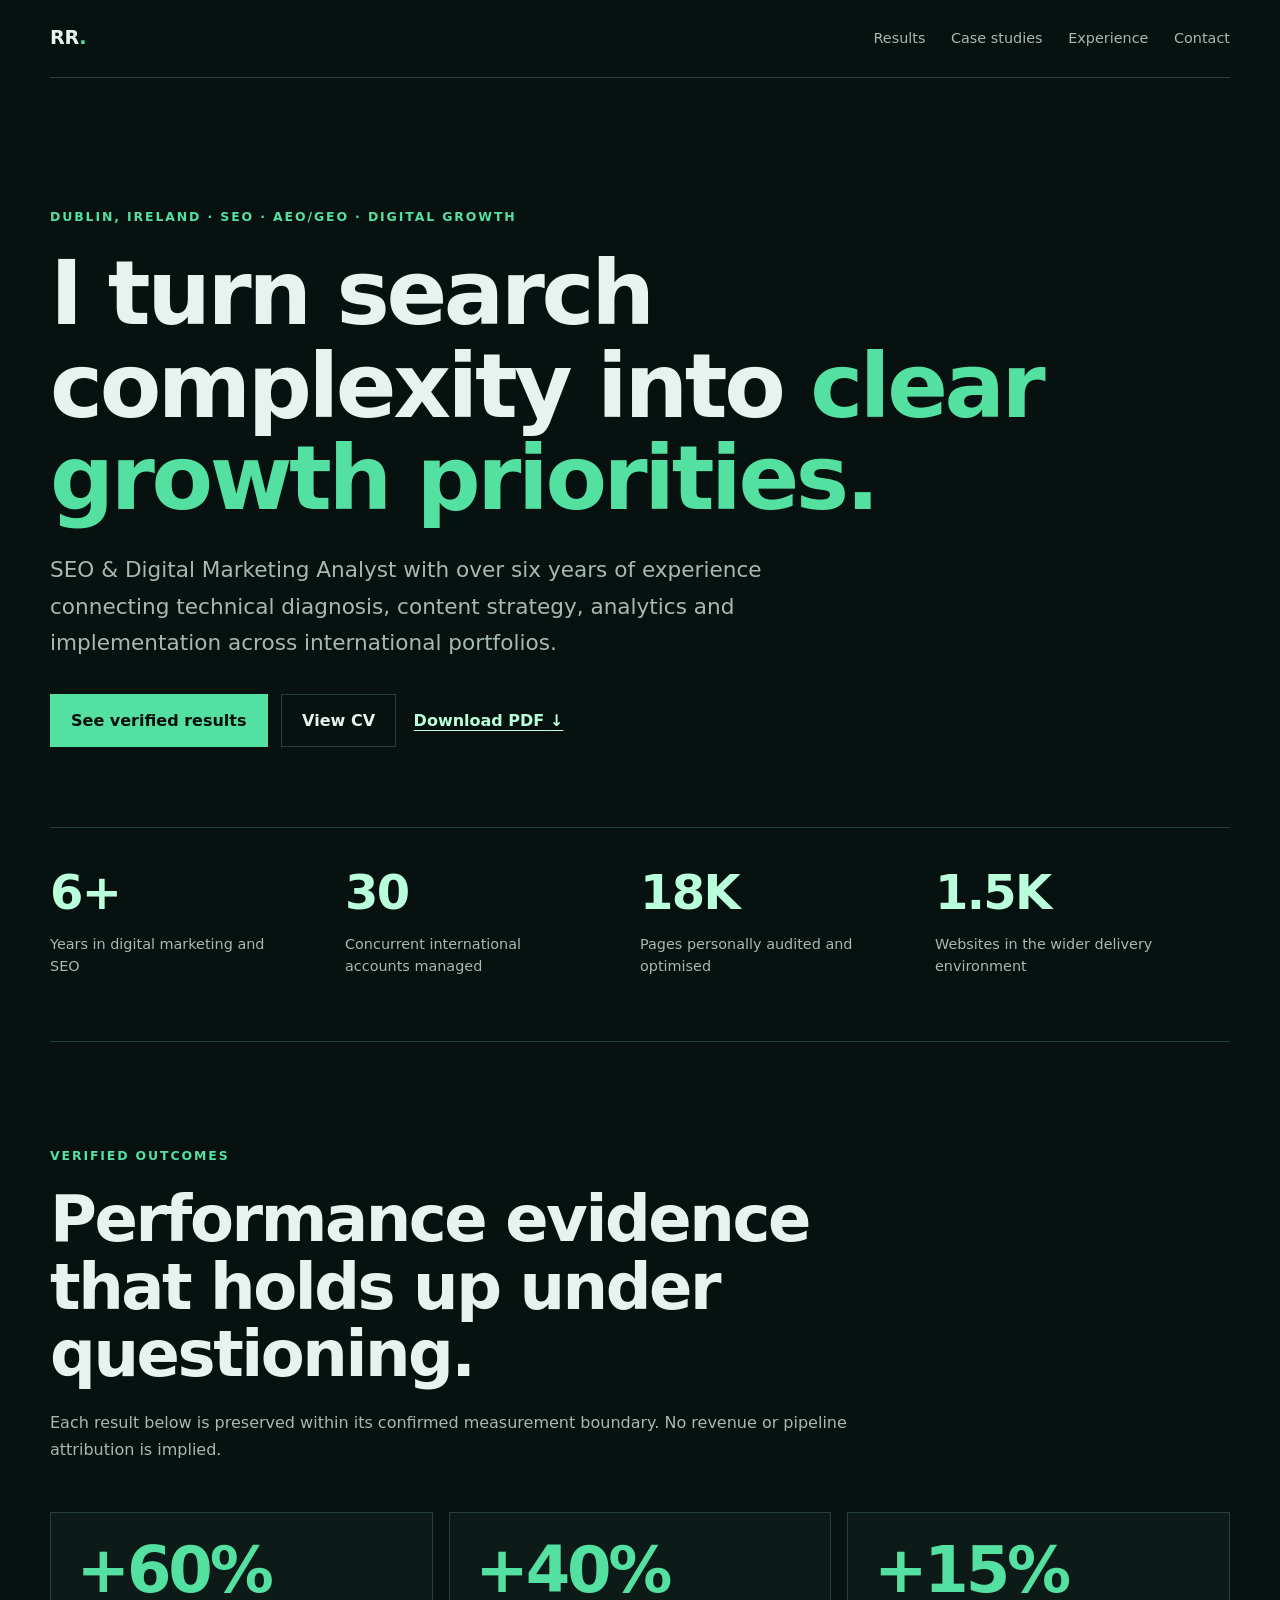
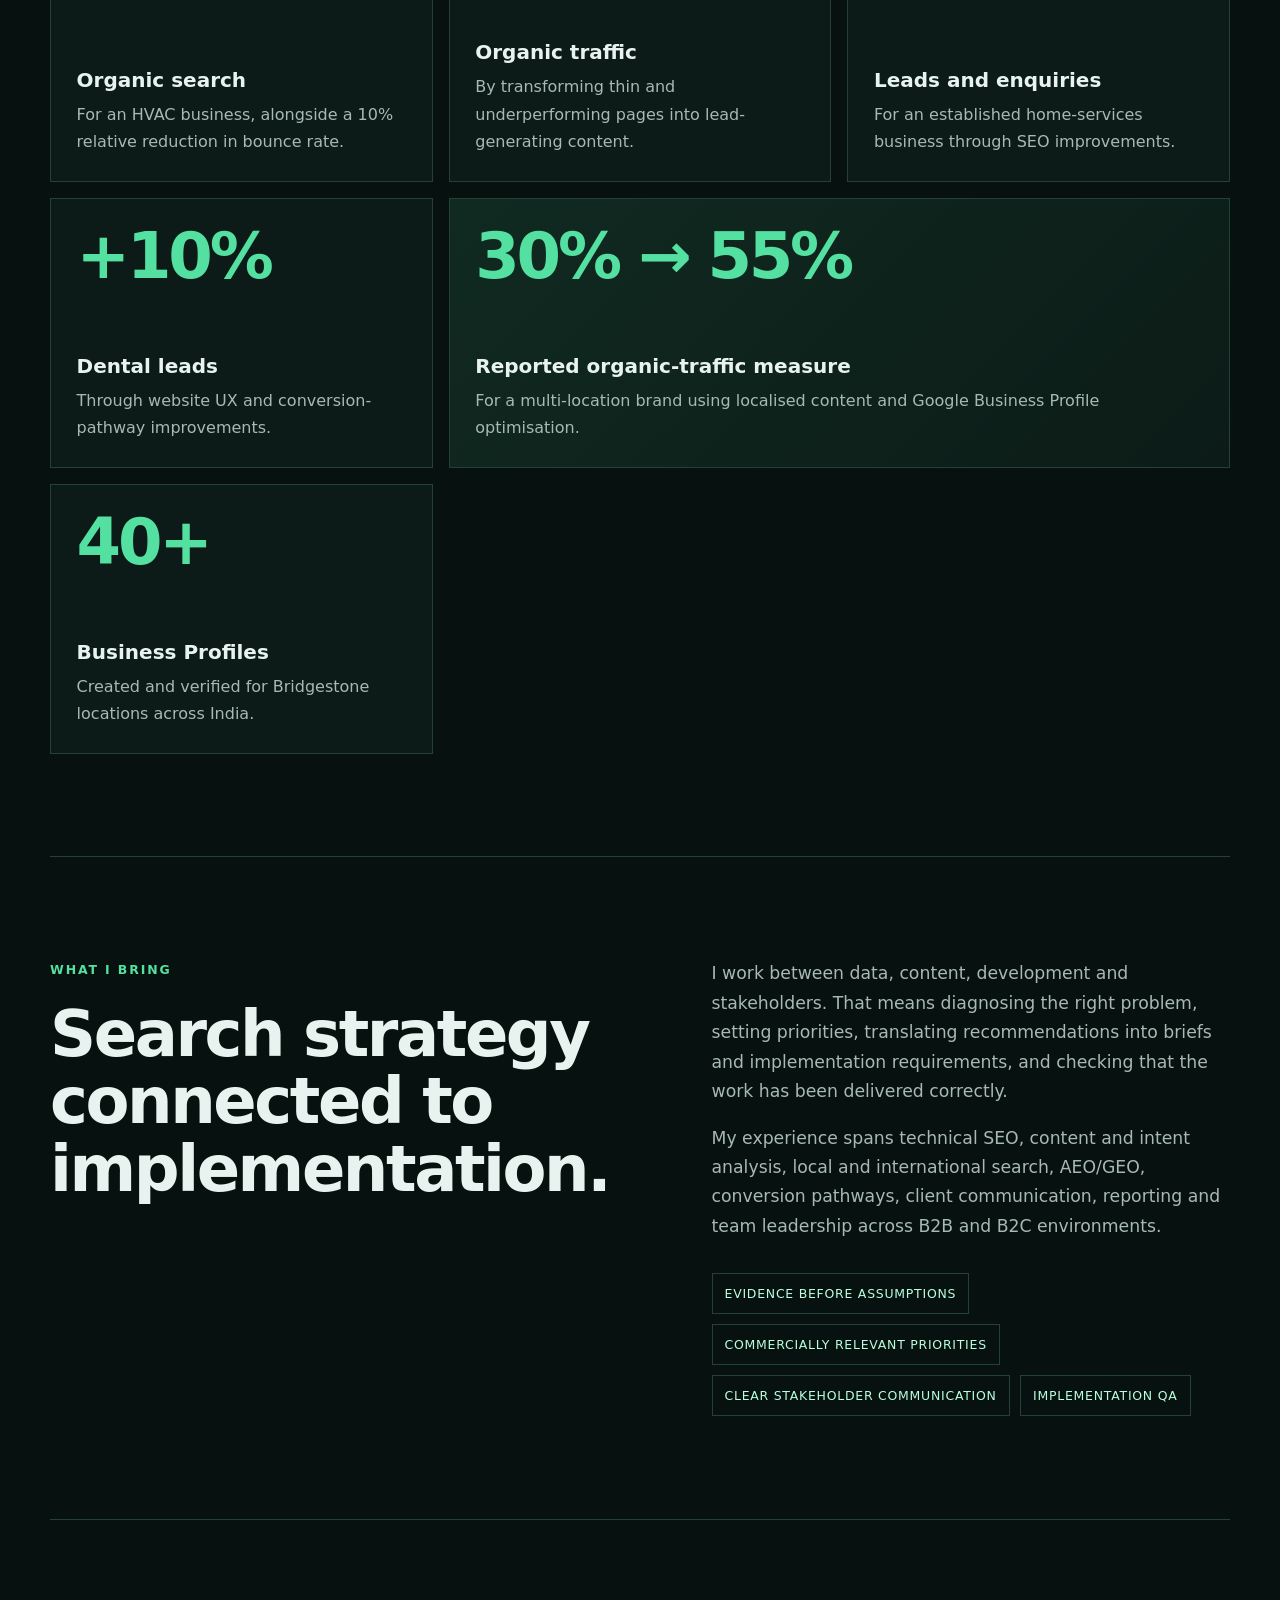
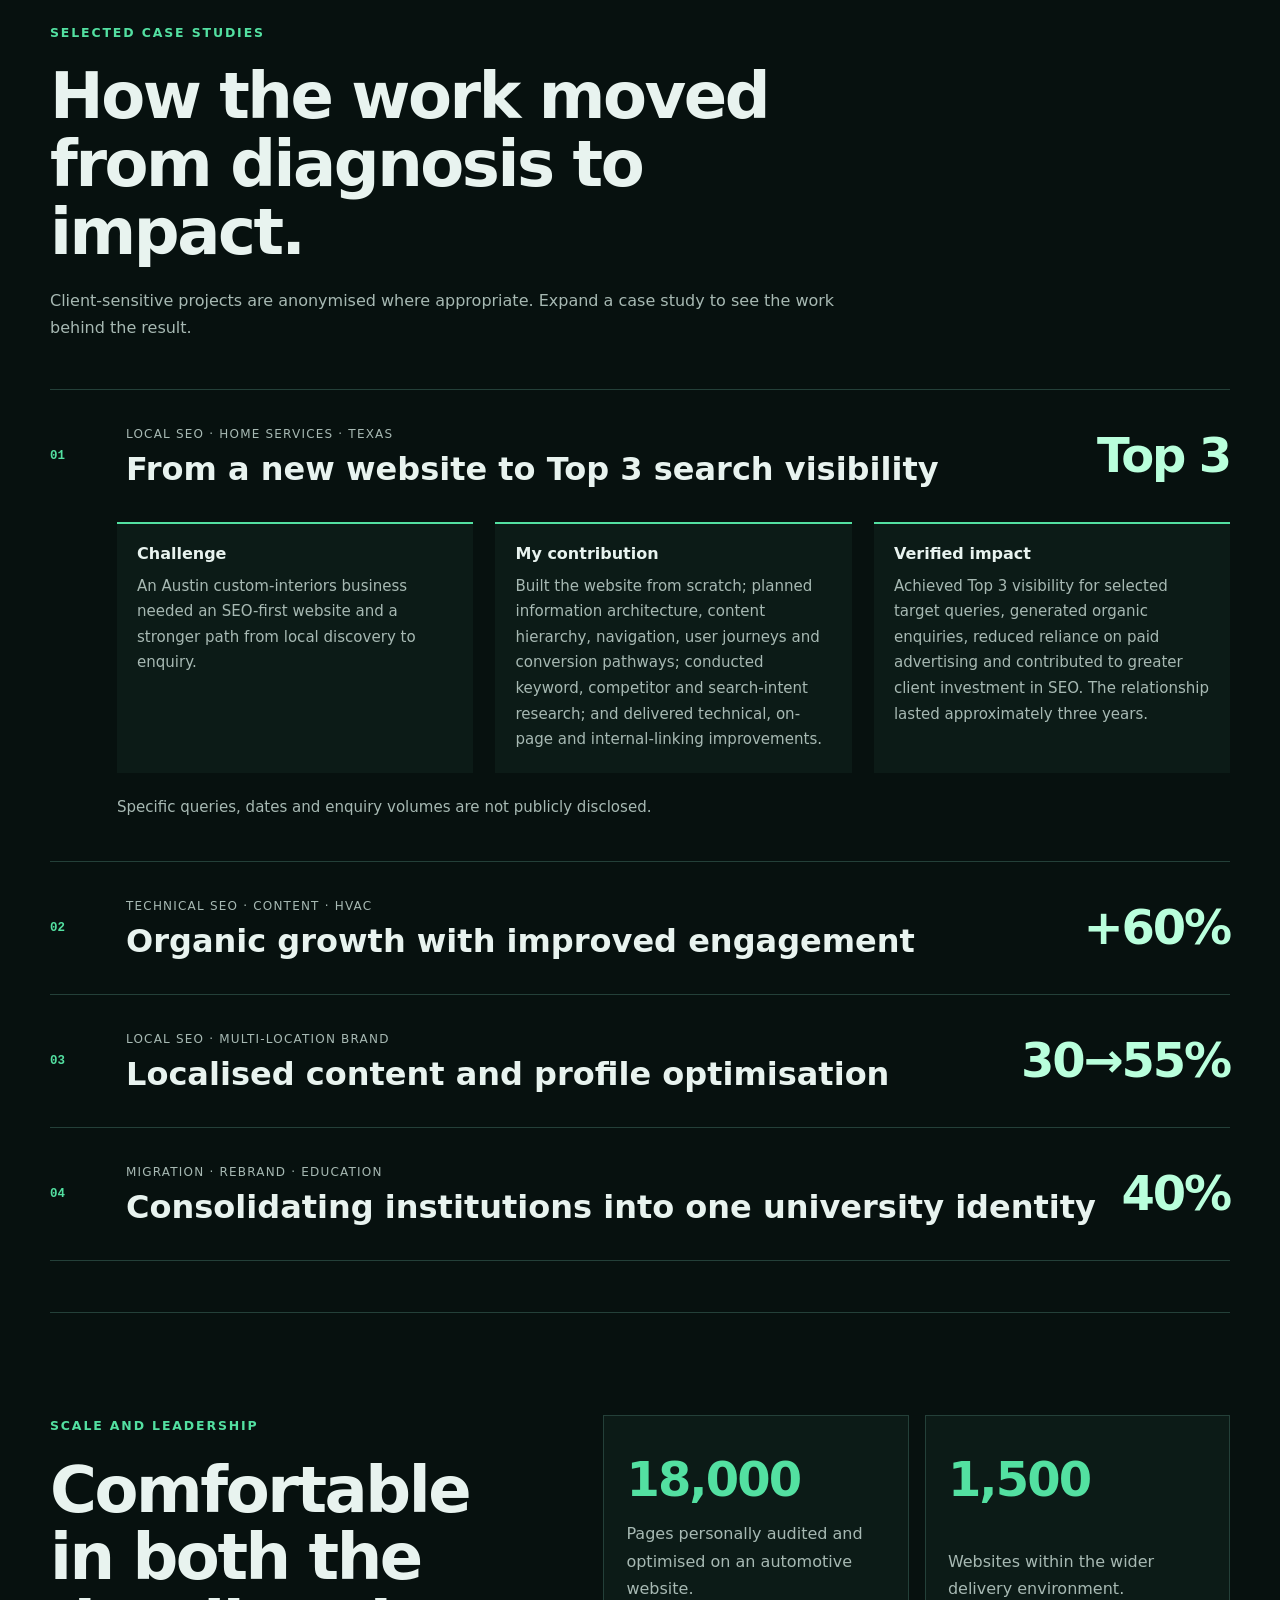
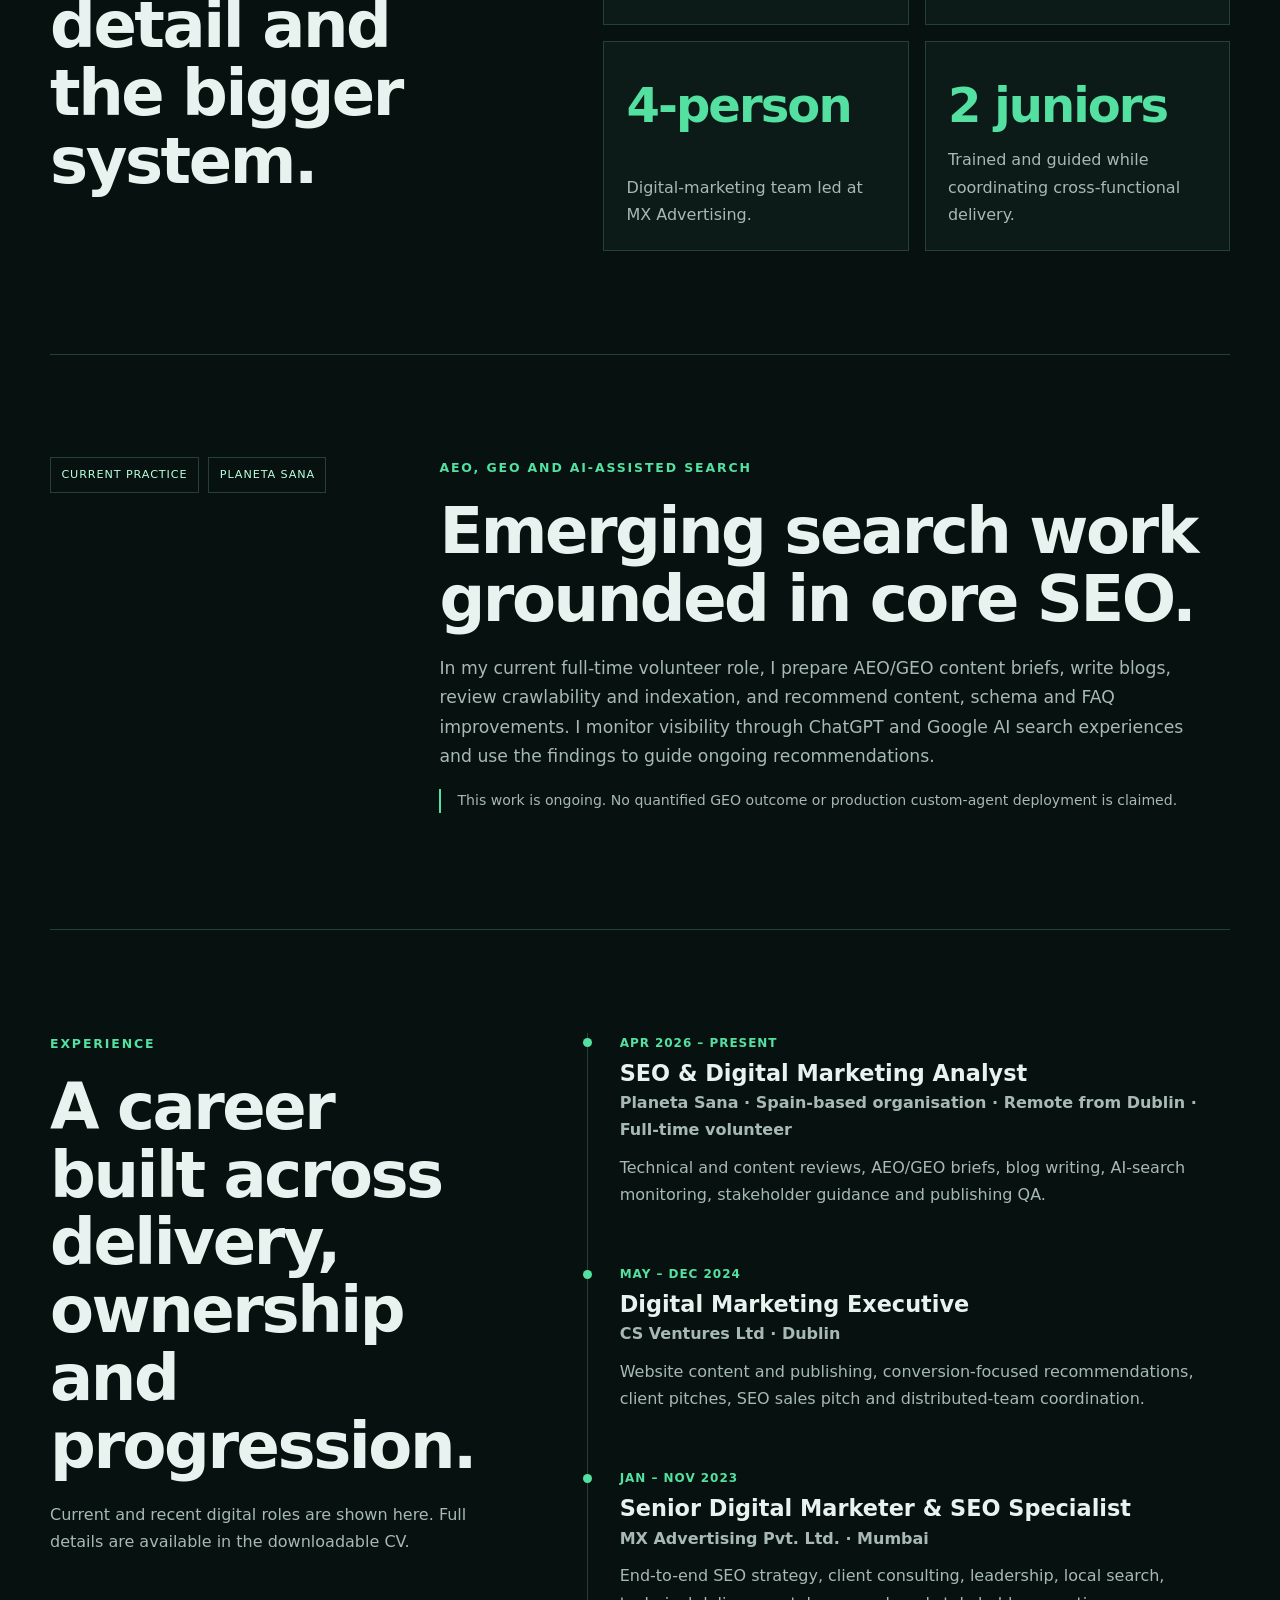
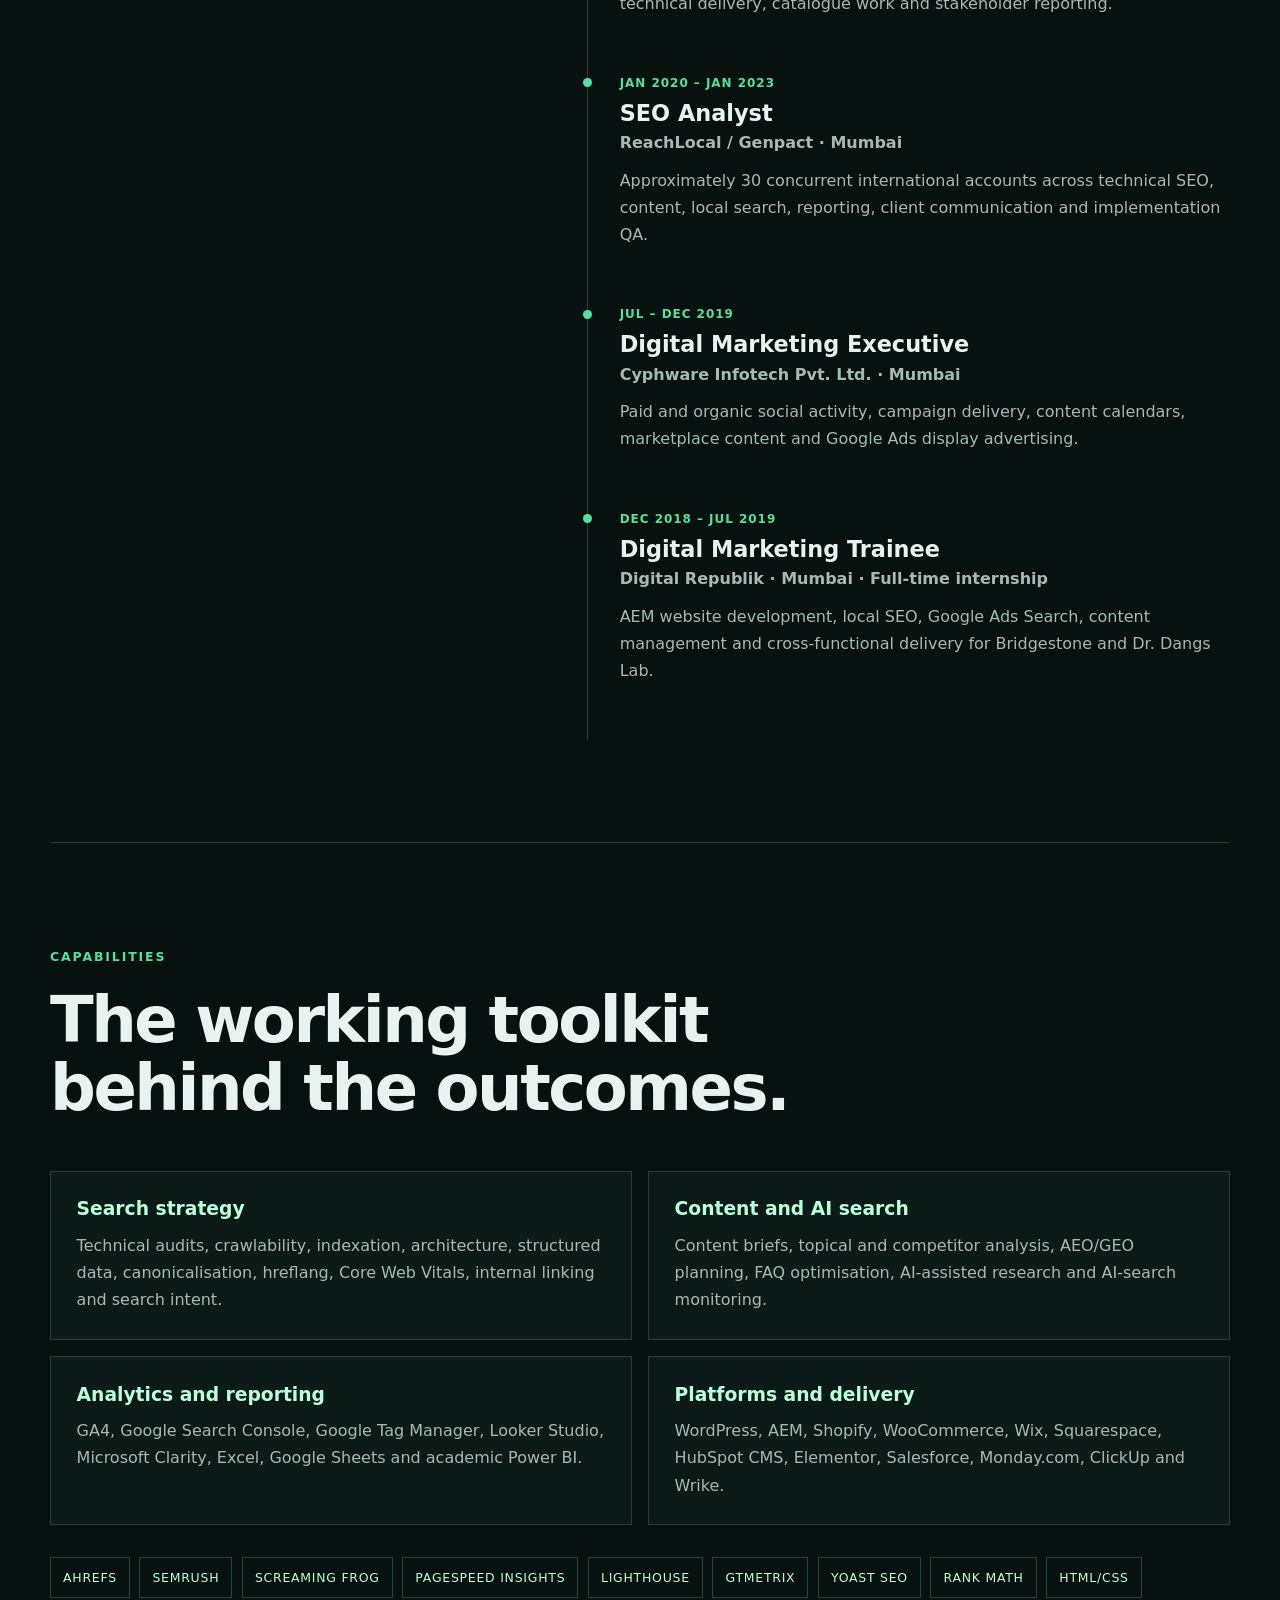
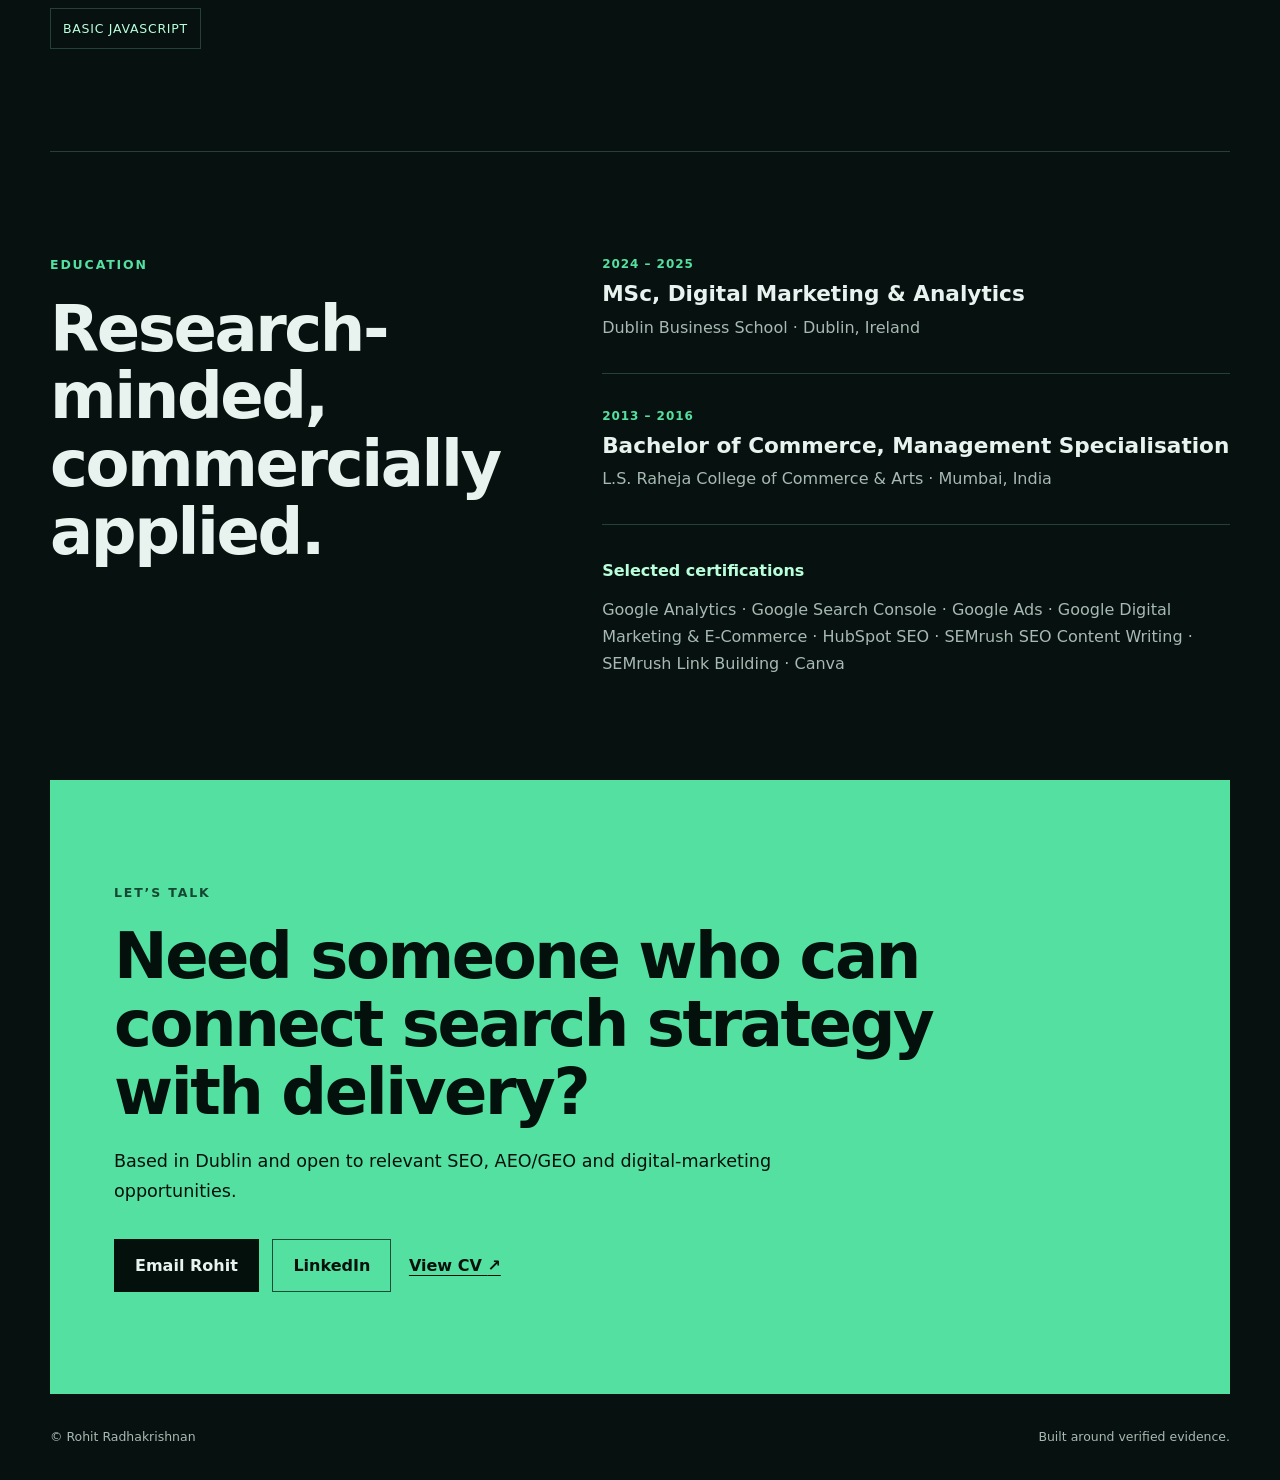
==== commit 3d03f30b: "Clarify Planeta Sana work location" ====
--- a/index.html
+++ b/index.html
@@ -191,7 +191,7 @@
         <p>Current and recent digital roles are shown here. Full details are available in the downloadable CV.</p>
       </div>
       <div class="timeline">
-        <article><p>Apr 2026 – Present</p><h3>SEO & Digital Marketing Analyst</h3><h4>Planeta Sana · Spain, Remote · Full-time volunteer</h4><span>Technical and content reviews, AEO/GEO briefs, blog writing, AI-search monitoring, stakeholder guidance and publishing QA.</span></article>
+        <article><p>Apr 2026 – Present</p><h3>SEO & Digital Marketing Analyst</h3><h4>Planeta Sana · Spain-based organisation · Remote from Dublin · Full-time volunteer</h4><span>Technical and content reviews, AEO/GEO briefs, blog writing, AI-search monitoring, stakeholder guidance and publishing QA.</span></article>
         <article><p>May – Dec 2024</p><h3>Digital Marketing Executive</h3><h4>CS Ventures Ltd · Dublin</h4><span>Website content and publishing, conversion-focused recommendations, client pitches, SEO sales pitch and distributed-team coordination.</span></article>
         <article><p>Jan – Nov 2023</p><h3>Senior Digital Marketer & SEO Specialist</h3><h4>MX Advertising Pvt. Ltd. · Mumbai</h4><span>End-to-end SEO strategy, client consulting, leadership, local search, technical delivery, catalogue work and stakeholder reporting.</span></article>
         <article><p>Jan 2020 – Jan 2023</p><h3>SEO Analyst</h3><h4>ReachLocal / Genpact · Mumbai</h4><span>Approximately 30 concurrent international accounts across technical SEO, content, local search, reporting, client communication and implementation QA.</span></article>
--- a/styles.css
+++ b/styles.css
@@ -55,6 +55,7 @@
 .principles { display: flex; flex-wrap: wrap; gap: .65rem; margin-top: 2rem; }
 .principles span, .tool-cloud span { padding: .55rem .75rem; color: var(--accent-soft); border: 1px solid var(--line); font-size: .78rem; text-transform: uppercase; letter-spacing: .06em; }
 .case-list { border-top: 1px solid var(--line); }
+#case-studies { padding-bottom: clamp(2.5rem, 4vw, 4rem); }
 .case-study { border-bottom: 1px solid var(--line); }
 .case-study summary { min-height: 132px; padding: 1.5rem 0; display: grid; grid-template-columns: 52px 1fr auto; gap: 1.5rem; align-items: center; cursor: pointer; list-style: none; }
 .case-study summary::-webkit-details-marker { display: none; }
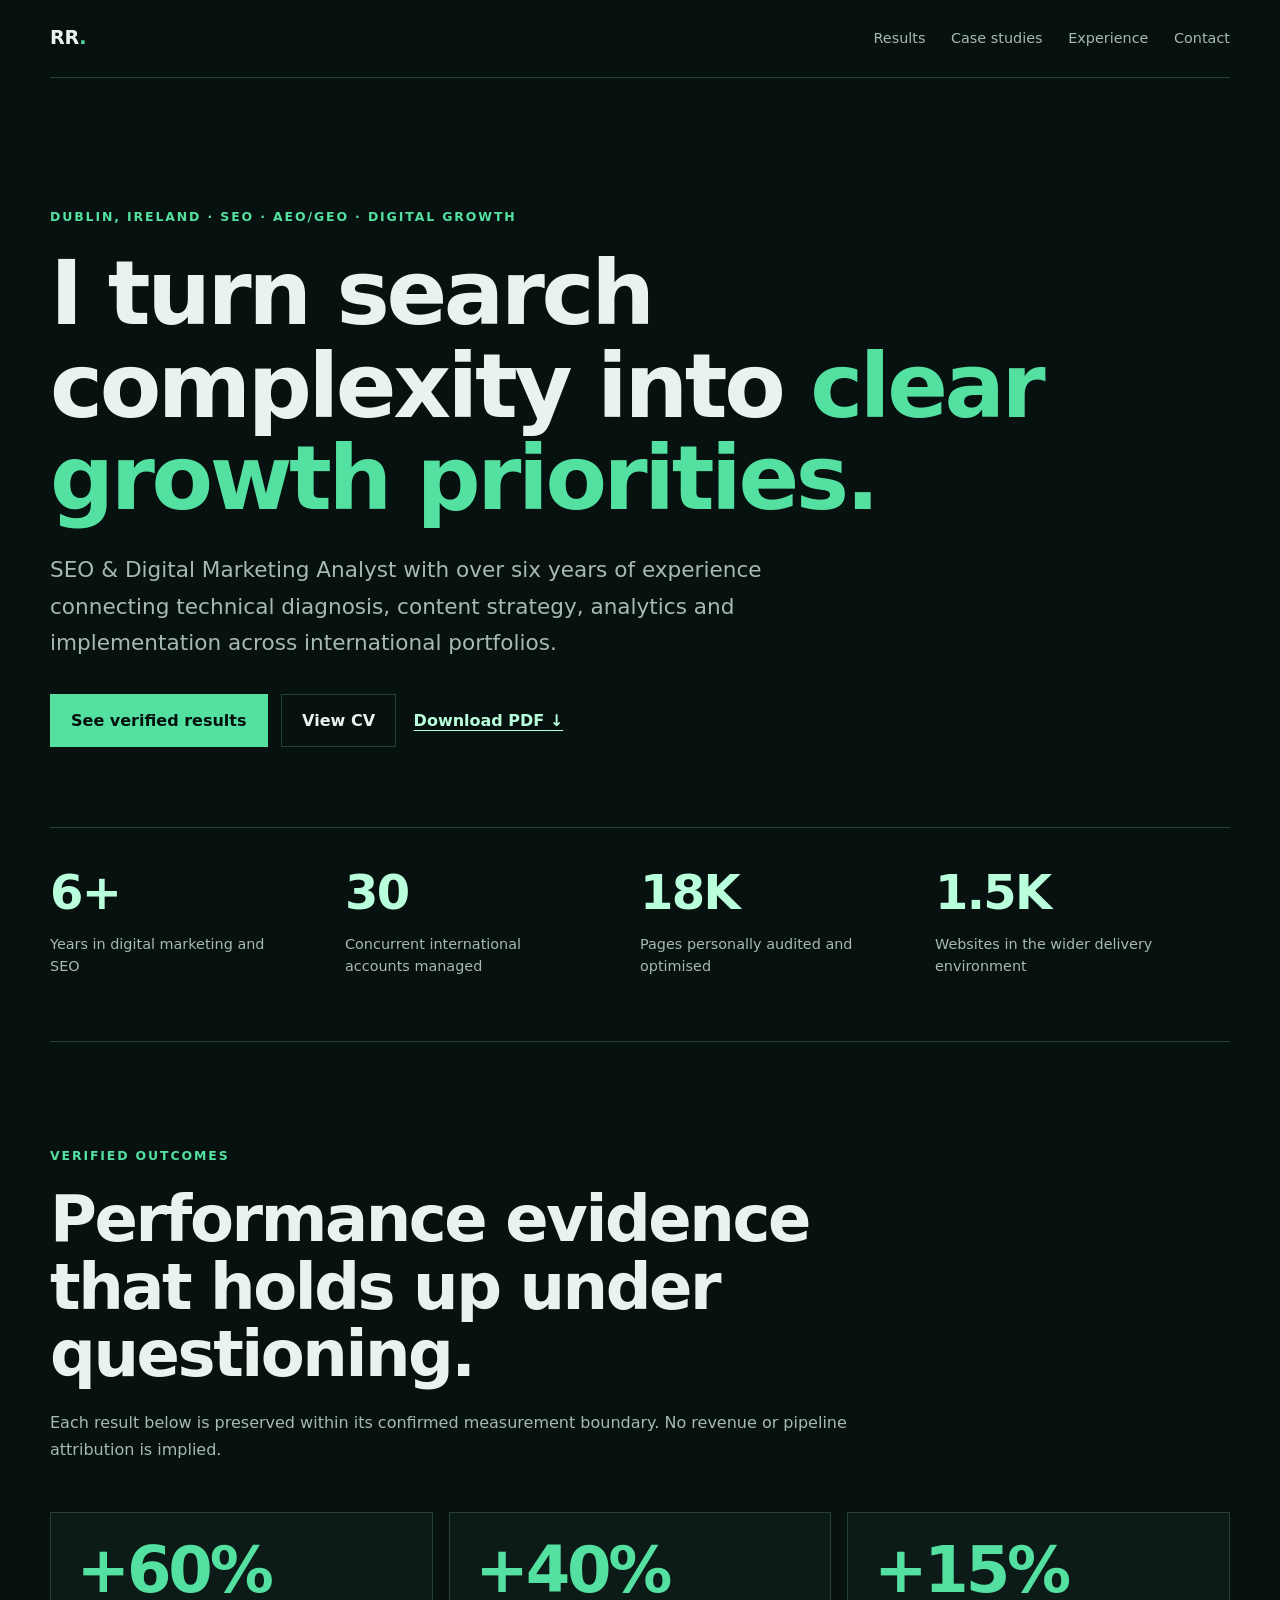
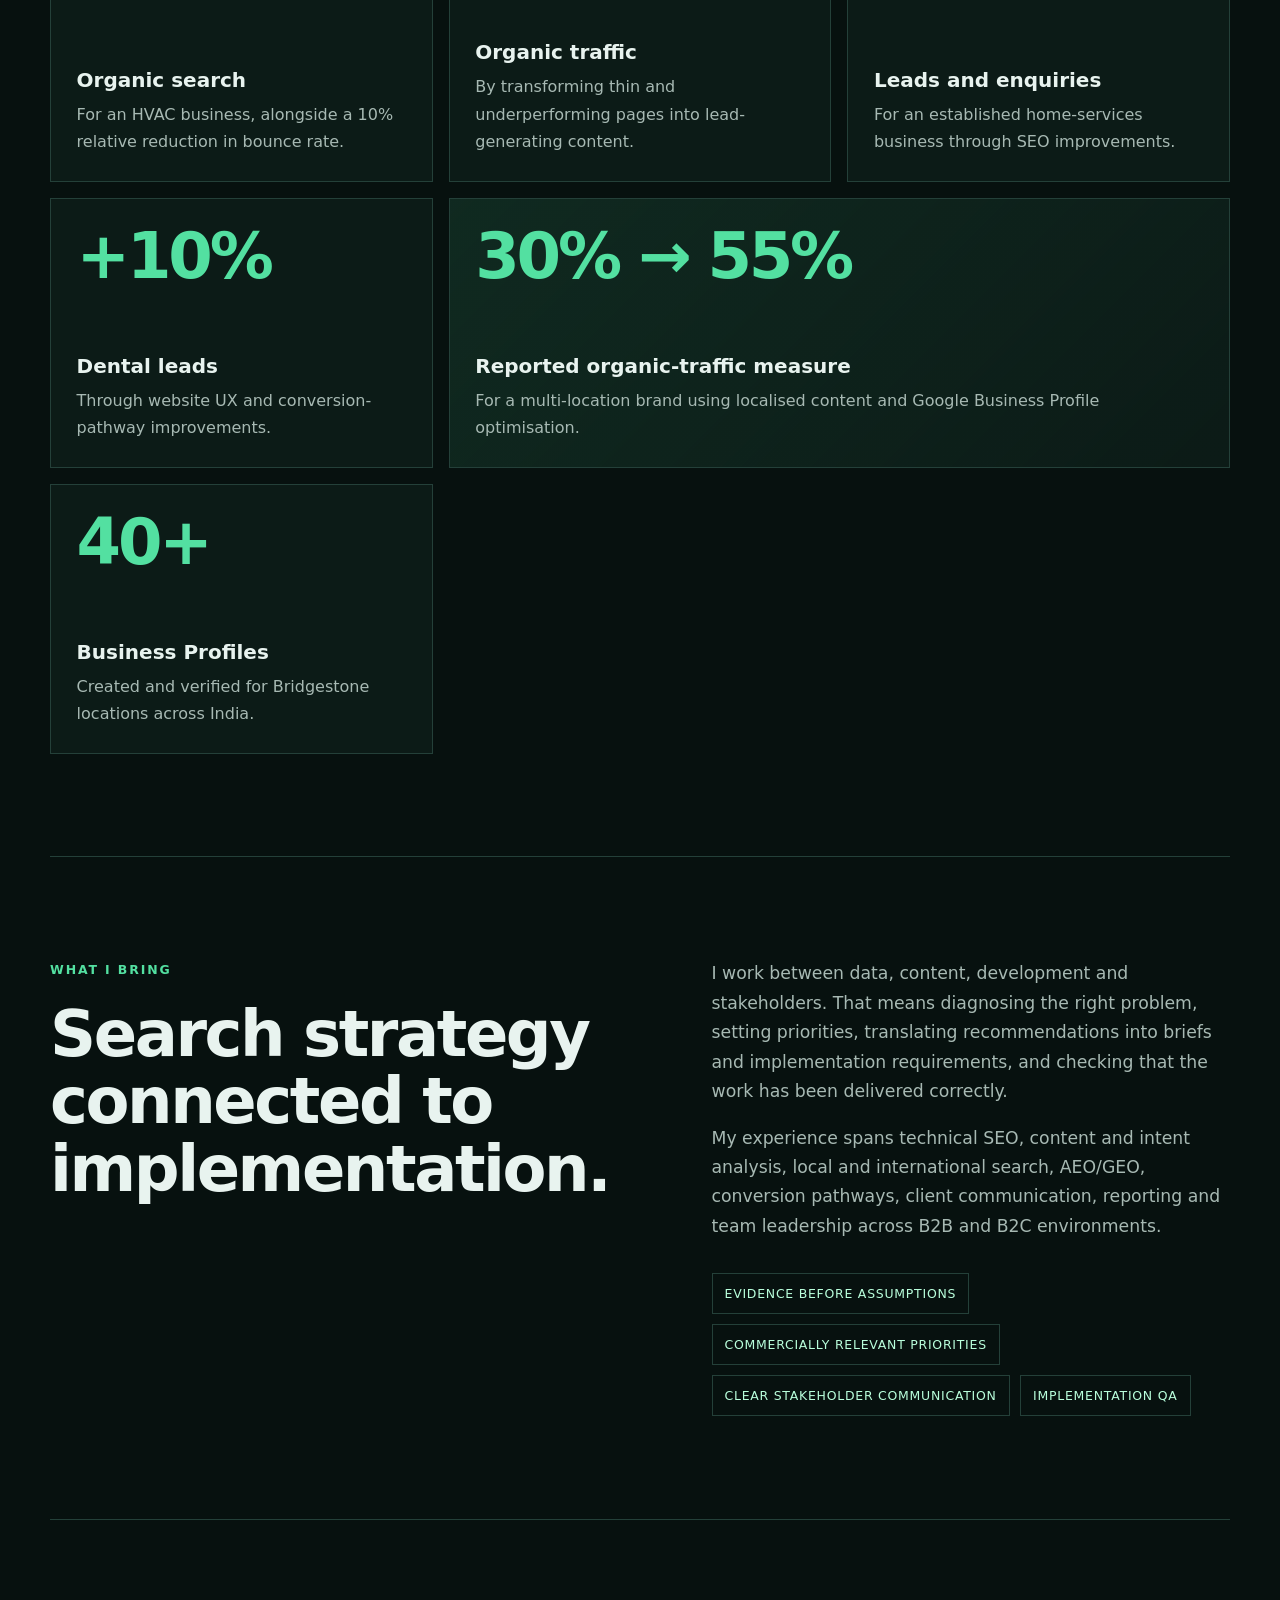
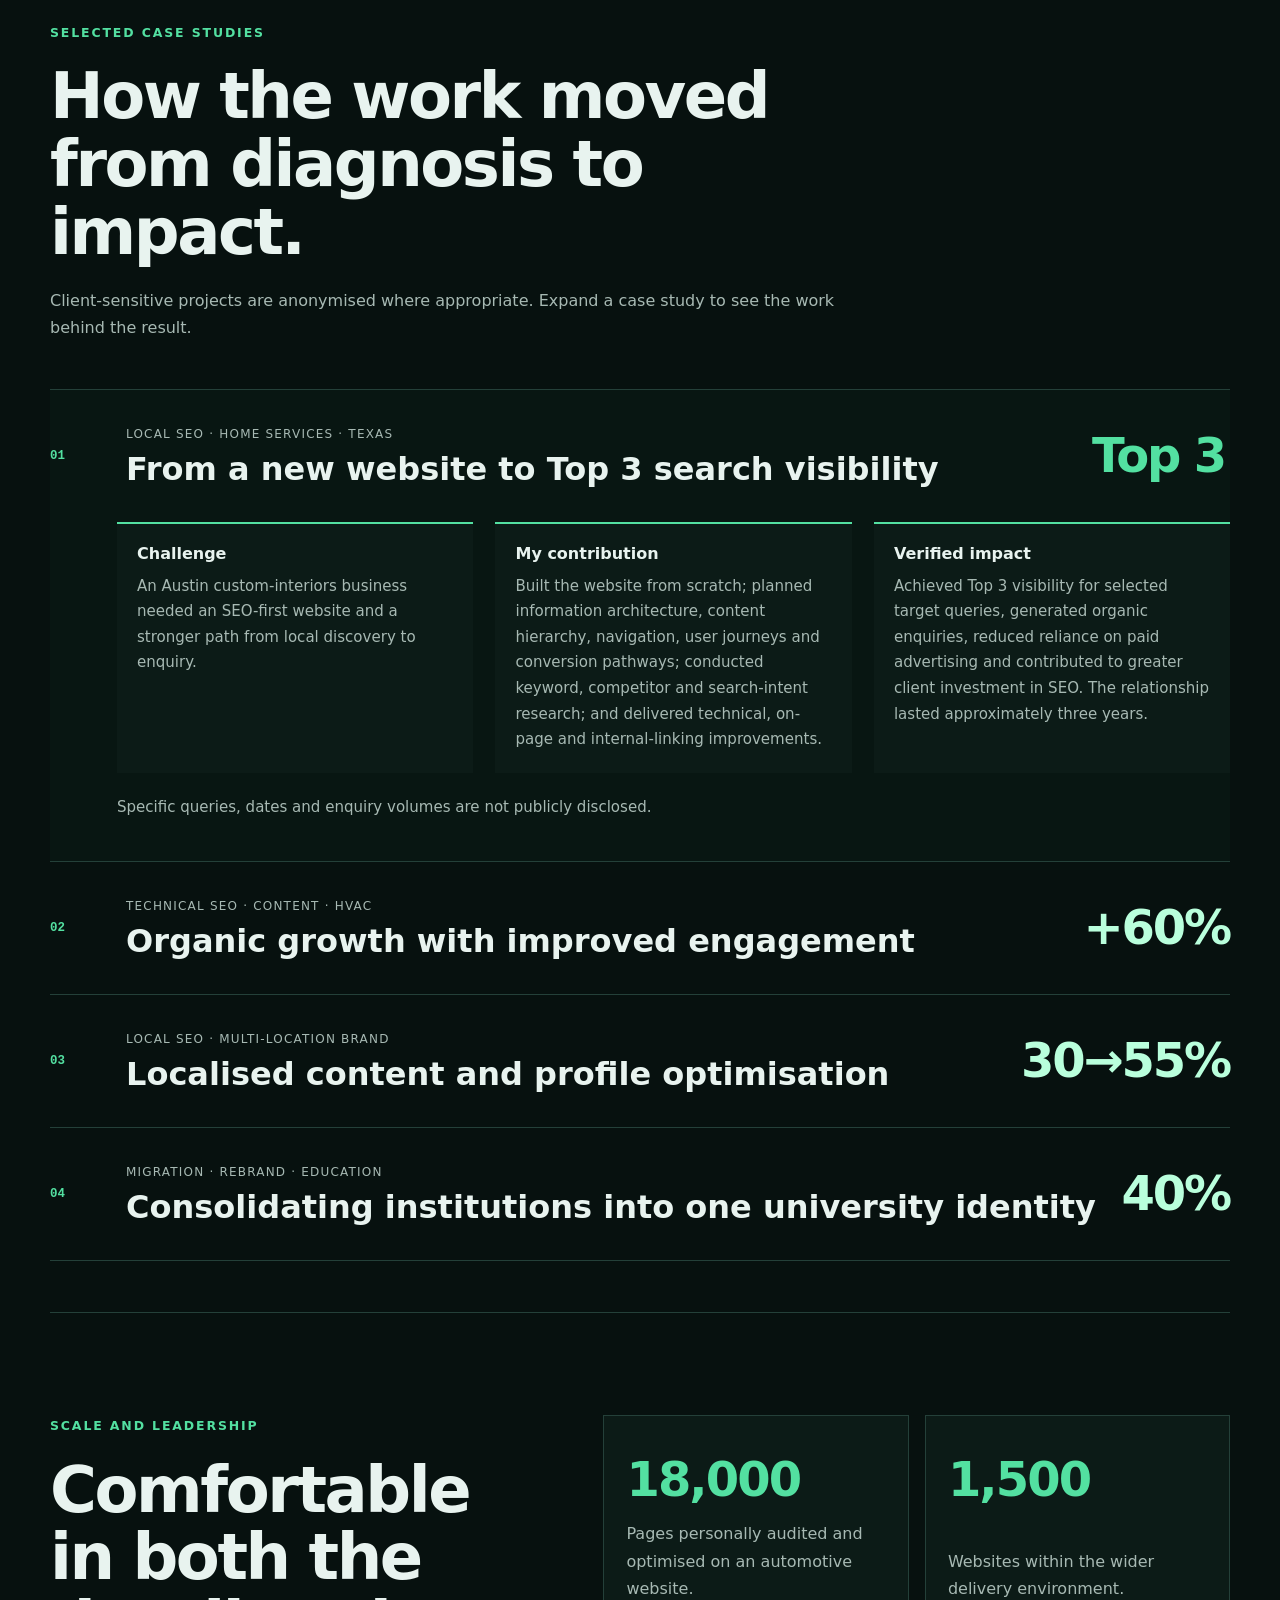
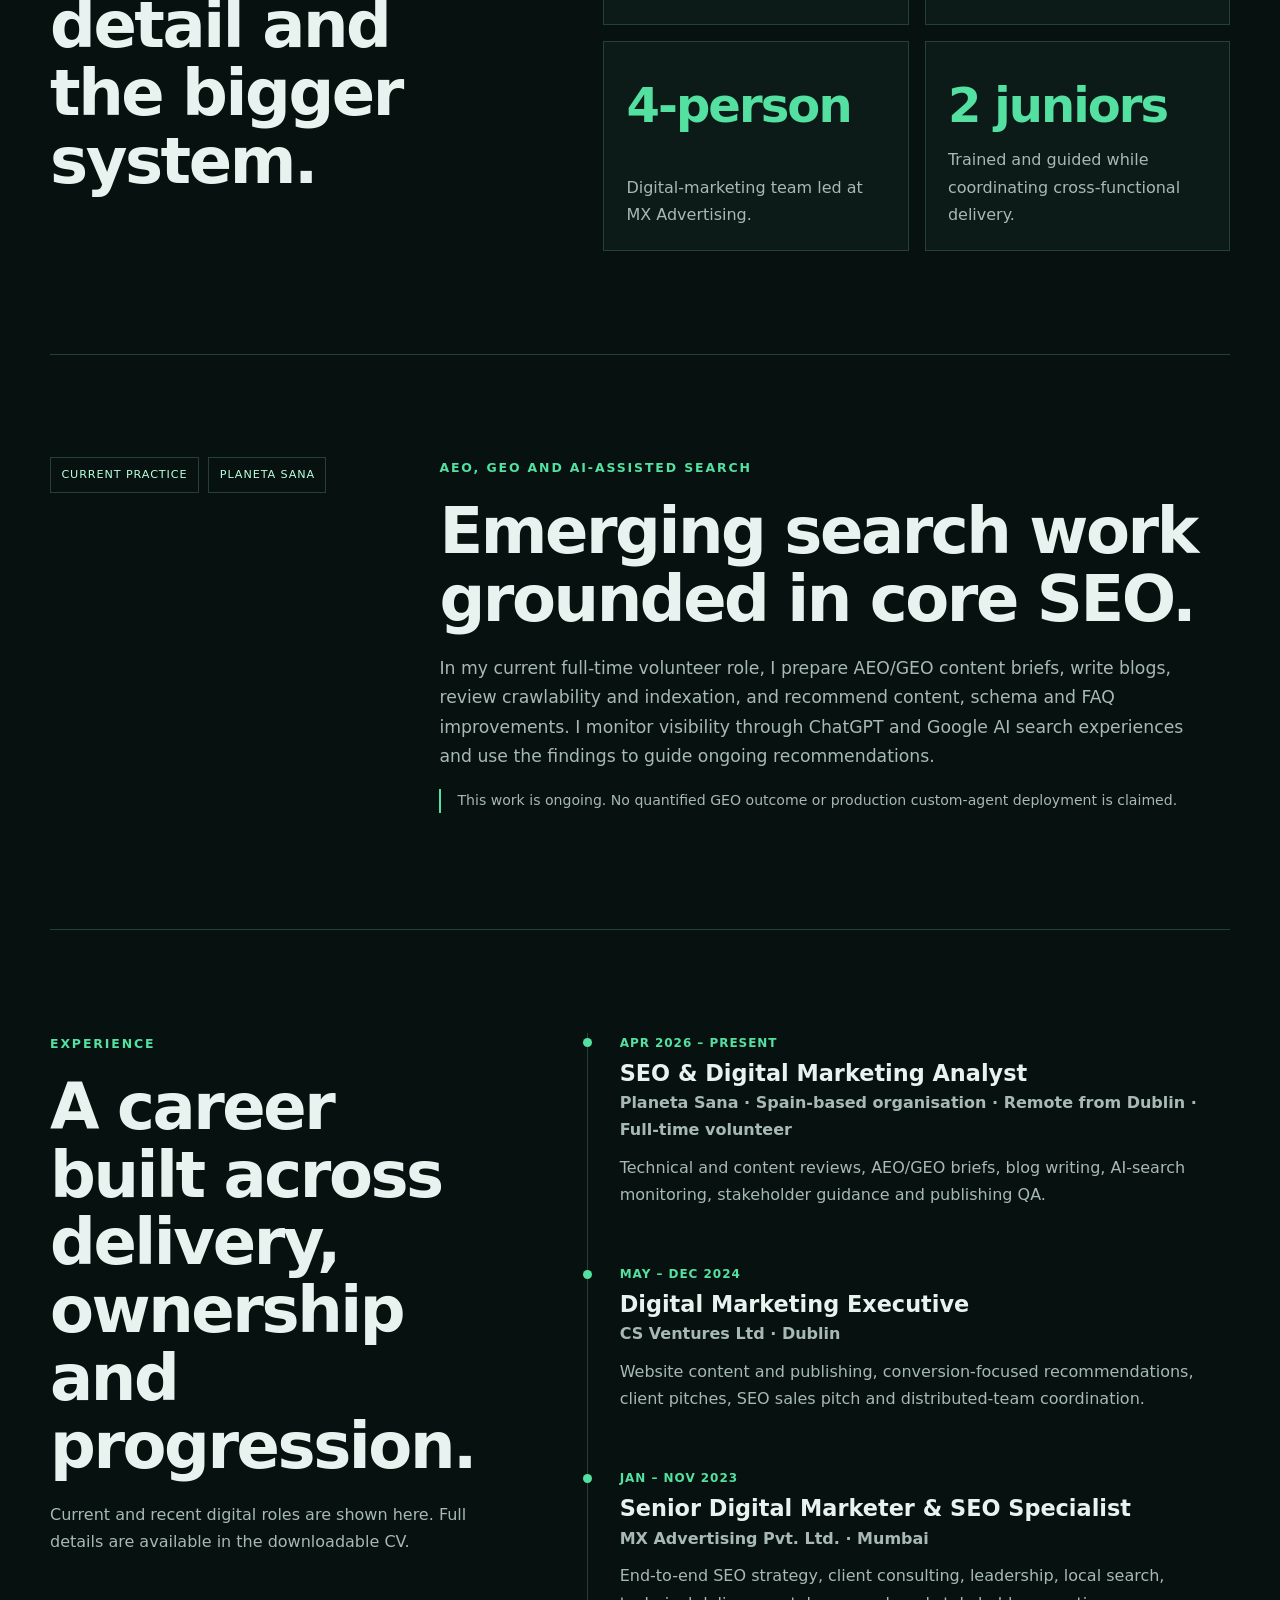
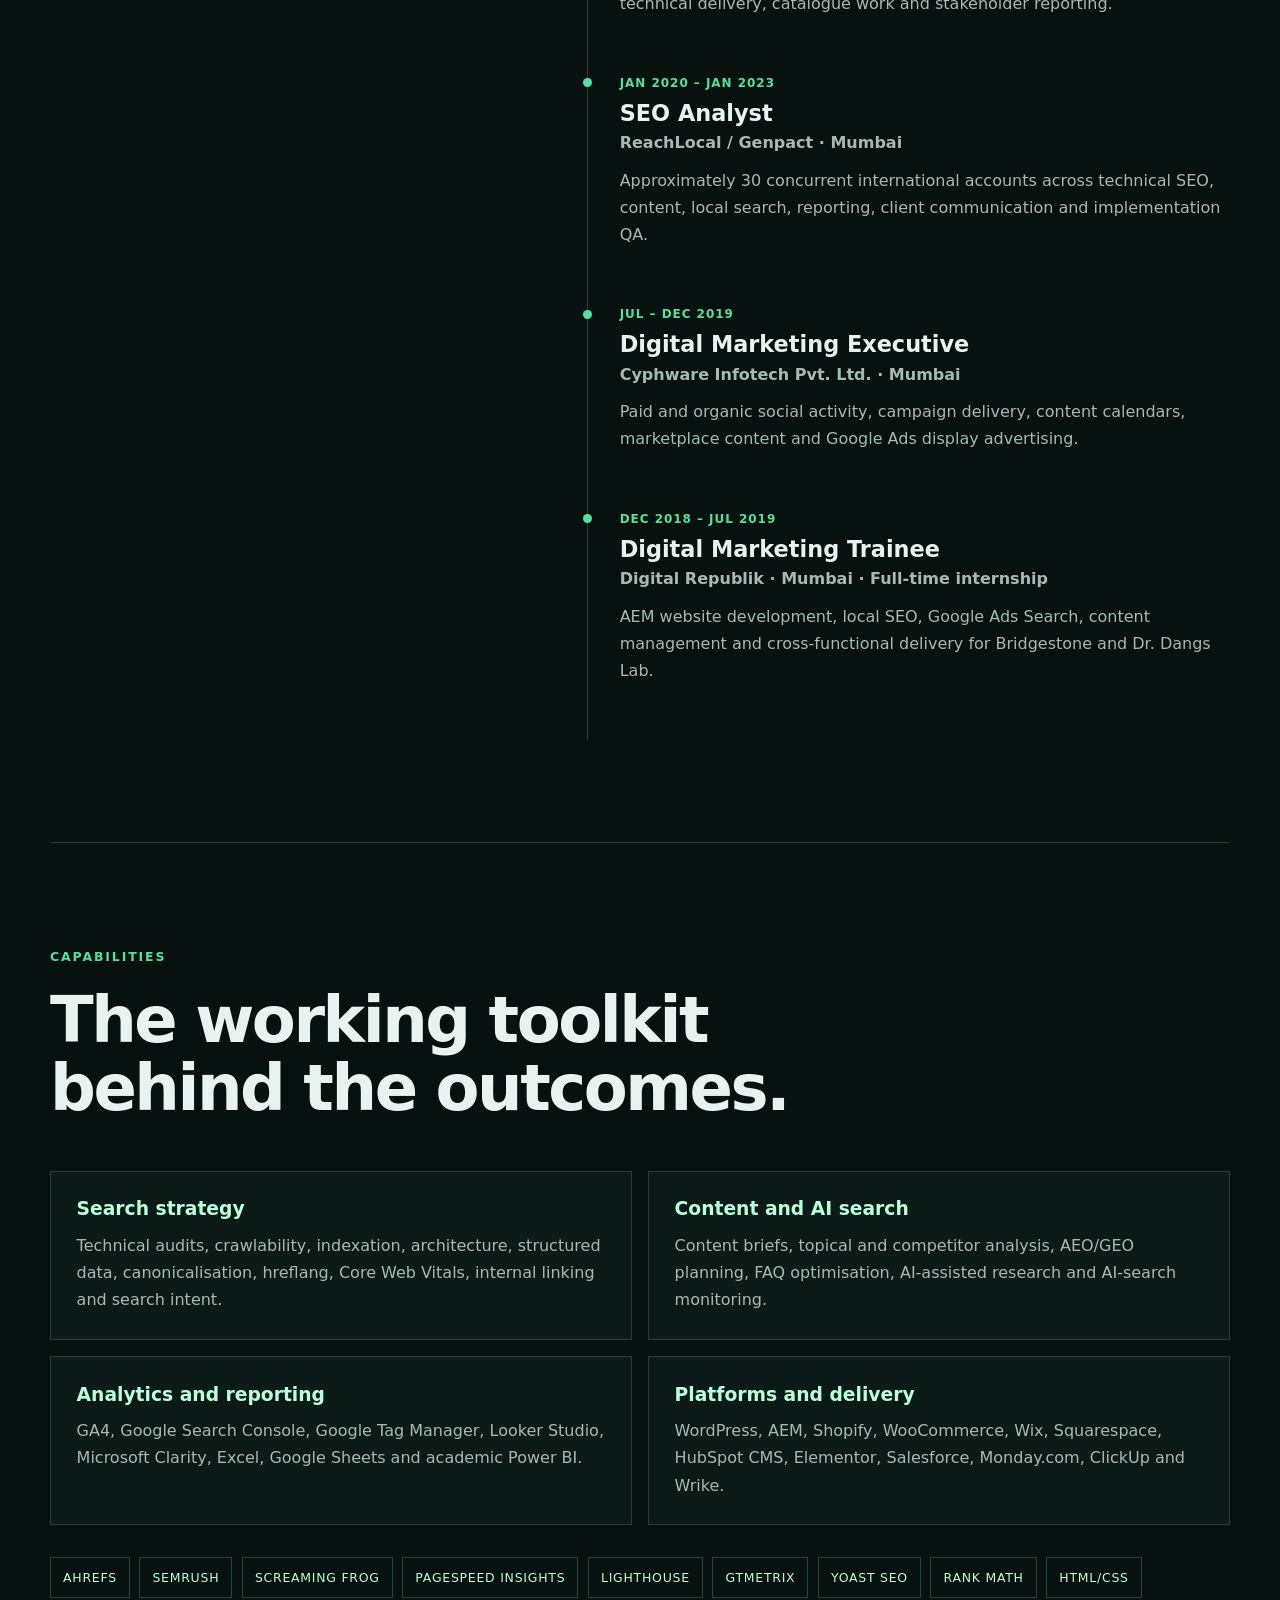
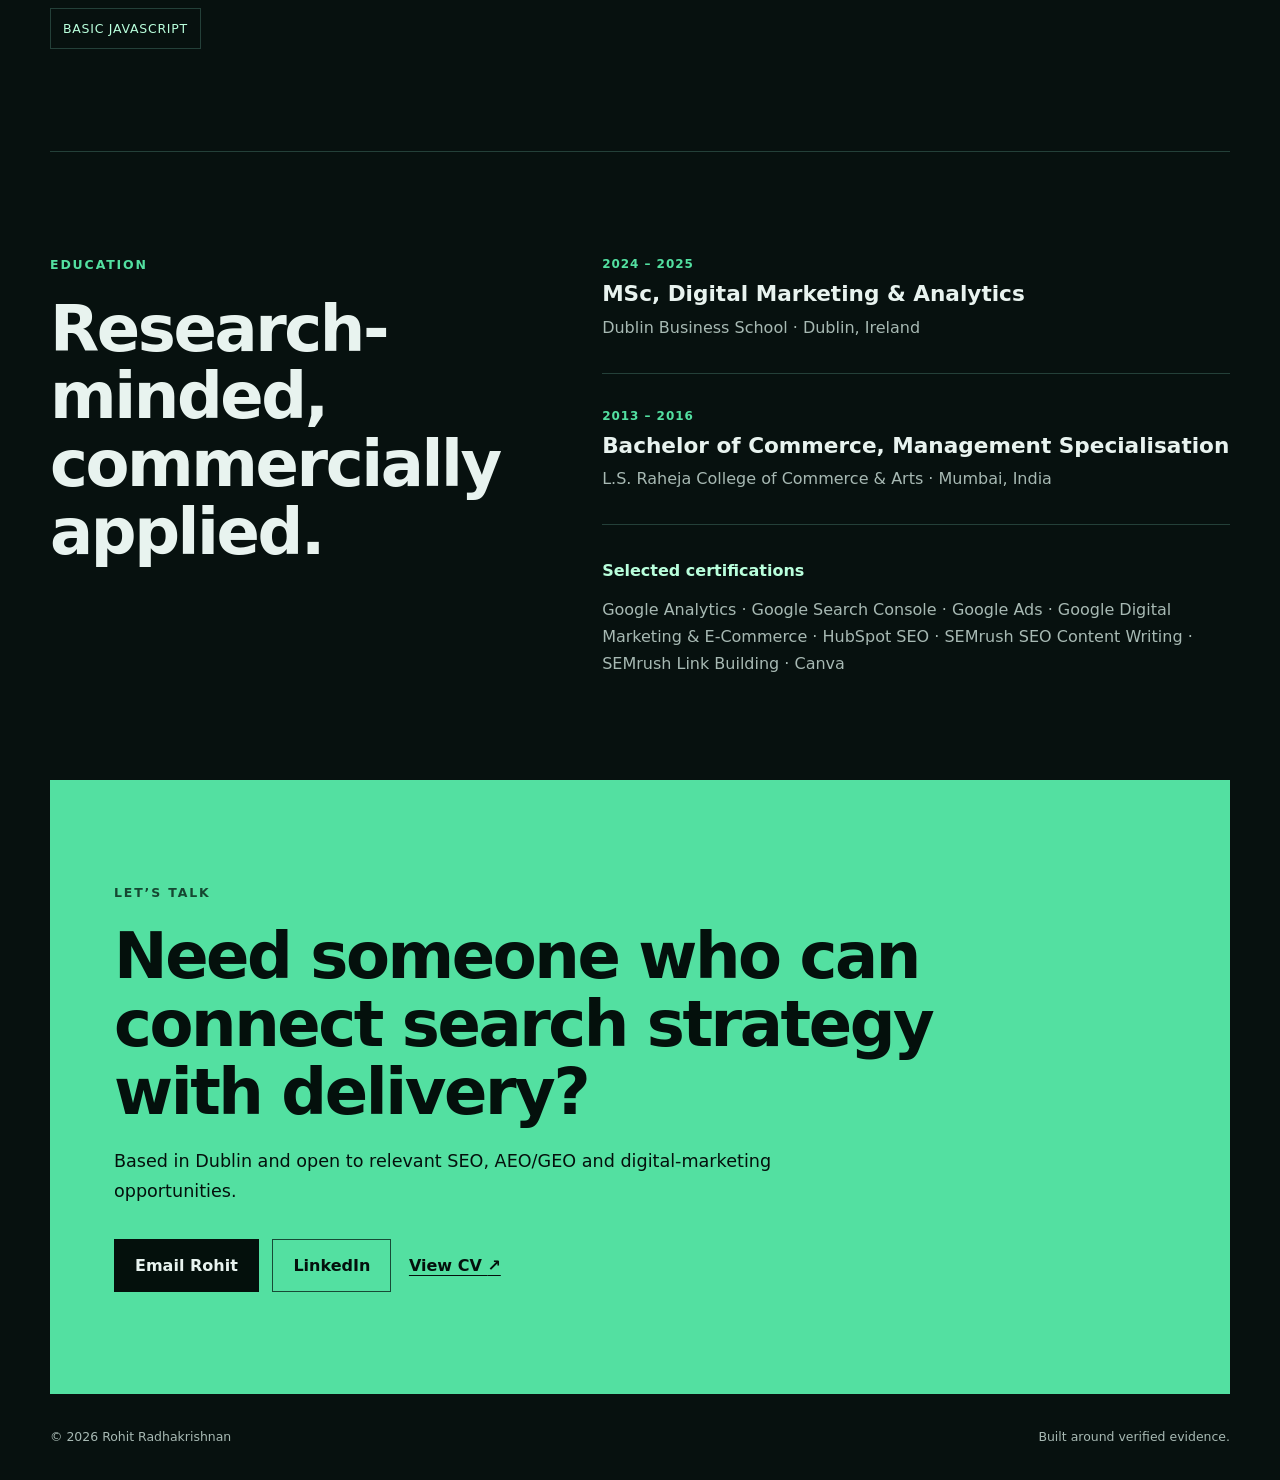
==== commit 0d82cc64: "Refresh motion assets" ====
--- a/index.html
+++ b/index.html
@@ -13,7 +13,7 @@
   <meta property="og:url" content="https://rohit-rk-digital-marketing-specialist.github.io/">
   <meta name="theme-color" content="#07110f">
   <link rel="icon" href="favicon.svg" type="image/svg+xml">
-  <link rel="stylesheet" href="styles.css?v=3">
+  <link rel="stylesheet" href="styles.css?v=4">
   <script type="application/ld+json">
   {
     "@context": "https://schema.org",
@@ -55,10 +55,10 @@
         <a class="text-link" href="Rohit_Radhakrishnan_CV.pdf" download>Download PDF <span aria-hidden="true">↓</span></a>
       </div>
       <dl class="signal-grid" aria-label="Professional highlights">
-        <div><dt>6+</dt><dd>Years in digital marketing and SEO</dd></div>
-        <div><dt>30</dt><dd>Concurrent international accounts managed</dd></div>
-        <div><dt>18K</dt><dd>Pages personally audited and optimised</dd></div>
-        <div><dt>1.5K</dt><dd>Websites in the wider delivery environment</dd></div>
+        <div><dt data-count="6" data-suffix="+">6+</dt><dd>Years in digital marketing and SEO</dd></div>
+        <div><dt data-count="30">30</dt><dd>Concurrent international accounts managed</dd></div>
+        <div><dt data-count="18" data-suffix="K">18K</dt><dd>Pages personally audited and optimised</dd></div>
+        <div><dt data-count="1.5" data-suffix="K" data-decimals="1">1.5K</dt><dd>Websites in the wider delivery environment</dd></div>
       </dl>
     </section>
 
@@ -241,6 +241,6 @@
   </main>
 
   <footer><span>© <span id="year"></span> Rohit Radhakrishnan</span><span>Built around verified evidence.</span></footer>
-  <script src="script.js?v=3"></script>
+  <script src="script.js?v=4"></script>
 </body>
 </html>
--- a/styles.css
+++ b/styles.css
@@ -32,7 +32,8 @@
 h3 { line-height: 1.25; }
 .hero-copy { max-width: 760px; color: var(--muted); font-size: clamp(1.12rem, 2vw, 1.35rem); }
 .hero-actions { display: flex; flex-wrap: wrap; gap: .85rem; align-items: center; margin-top: 2rem; }
-.button { min-height: 48px; padding: .75rem 1.25rem; display: inline-flex; align-items: center; justify-content: center; border: 1px solid var(--line); text-decoration: none; font-weight: 800; }
+.button { min-height: 48px; padding: .75rem 1.25rem; display: inline-flex; align-items: center; justify-content: center; border: 1px solid var(--line); text-decoration: none; font-weight: 800; transition: transform .22s ease, color .22s ease, border-color .22s ease, box-shadow .22s ease; }
+.button:hover, .button:focus-visible { transform: translateY(-3px); box-shadow: 0 10px 24px rgba(0, 0, 0, .18); }
 .button.primary { color: var(--dark); background: var(--accent); border-color: var(--accent); }
 .button.secondary:hover, .button.secondary:focus-visible { border-color: var(--accent); color: var(--accent); }
 .text-link { padding: .65rem .25rem; color: var(--accent-soft); text-underline-offset: .25rem; font-weight: 700; }
@@ -56,14 +57,17 @@
 .principles span, .tool-cloud span { padding: .55rem .75rem; color: var(--accent-soft); border: 1px solid var(--line); font-size: .78rem; text-transform: uppercase; letter-spacing: .06em; }
 .case-list { border-top: 1px solid var(--line); }
 #case-studies { padding-bottom: clamp(2.5rem, 4vw, 4rem); }
-.case-study { border-bottom: 1px solid var(--line); }
-.case-study summary { min-height: 132px; padding: 1.5rem 0; display: grid; grid-template-columns: 52px 1fr auto; gap: 1.5rem; align-items: center; cursor: pointer; list-style: none; }
+.case-study { border-bottom: 1px solid var(--line); transition: background-color .25s ease; }
+.case-study summary { min-height: 132px; padding: 1.5rem 0; display: grid; grid-template-columns: 52px 1fr auto; gap: 1.5rem; align-items: center; cursor: pointer; list-style: none; transition: padding .25s ease, background-color .25s ease; }
+.case-study summary:hover, .case-study summary:focus-visible { padding-inline: .75rem; background: rgba(83, 224, 161, .035); }
+.case-study[open] { background: rgba(83, 224, 161, .025); }
 .case-study summary::-webkit-details-marker { display: none; }
 .case-study summary:hover strong, .case-study summary:focus-visible strong { color: var(--accent); }
 .case-number { color: var(--accent); font: 800 .78rem/1 ui-monospace, SFMono-Regular, Menlo, monospace; }
 .case-study summary small { display: block; margin-bottom: .35rem; color: var(--muted); font-size: .75rem; text-transform: uppercase; letter-spacing: .1em; }
 .case-study summary strong { display: block; font-size: clamp(1.25rem, 2.7vw, 2rem); line-height: 1.2; transition: color .2s ease; }
-.case-result { color: var(--accent-soft); font-size: clamp(1.7rem, 4vw, 3rem); font-weight: 900; letter-spacing: -.045em; }
+.case-result { color: var(--accent-soft); font-size: clamp(1.7rem, 4vw, 3rem); font-weight: 900; letter-spacing: -.045em; transition: transform .28s ease, color .28s ease; }
+.case-study summary:hover .case-result, .case-study[open] .case-result { color: var(--accent); transform: translateX(-5px); }
 .case-body { padding: 0 0 2.5rem 67px; display: grid; grid-template-columns: repeat(3, 1fr); gap: 1.4rem; }
 .case-body > div { padding: 1.25rem; background: var(--panel); border-top: 2px solid var(--accent); }
 .case-body h3 { margin-bottom: .6rem; font-size: 1rem; }
@@ -108,6 +112,26 @@
 .dark-link { color: var(--dark); }
 footer { padding: 2rem 0; display: flex; justify-content: space-between; gap: 1rem; color: var(--muted); font-size: .78rem; }
 
+/* Progressive motion: content remains fully visible when JavaScript is unavailable. */
+.motion-ready .hero > * { opacity: 0; animation: hero-in .7s cubic-bezier(.2,.7,.2,1) forwards; }
+.motion-ready .hero > :nth-child(2) { animation-delay: .08s; }
+.motion-ready .hero > :nth-child(3) { animation-delay: .16s; }
+.motion-ready .hero > :nth-child(4) { animation-delay: .24s; }
+.motion-ready .hero > :nth-child(5) { animation-delay: .32s; }
+.motion-ready .reveal { opacity: 0; transform: translateY(30px); transition: opacity .7s ease, transform .7s cubic-bezier(.2,.7,.2,1); }
+.motion-ready .reveal.is-visible { opacity: 1; transform: translateY(0); }
+.motion-ready .case-study[open] .case-body { animation: case-open .38s ease both; }
+
+@keyframes hero-in {
+  from { opacity: 0; transform: translateY(20px); }
+  to { opacity: 1; transform: translateY(0); }
+}
+
+@keyframes case-open {
+  from { opacity: 0; transform: translateY(-8px); }
+  to { opacity: 1; transform: translateY(0); }
+}
+
 @media (max-width: 900px) {
   .signal-grid { grid-template-columns: repeat(2, 1fr); gap: 1rem; }
   .result-grid { grid-template-columns: repeat(2, 1fr); }
@@ -131,5 +155,6 @@
 
 @media (prefers-reduced-motion: reduce) {
   html { scroll-behavior: auto; }
-  *, *::before, *::after { transition-duration: .01ms !important; }
+  *, *::before, *::after { animation-duration: .01ms !important; animation-delay: 0ms !important; transition-duration: .01ms !important; }
+  .motion-ready .hero > *, .motion-ready .reveal { opacity: 1; transform: none; }
 }
